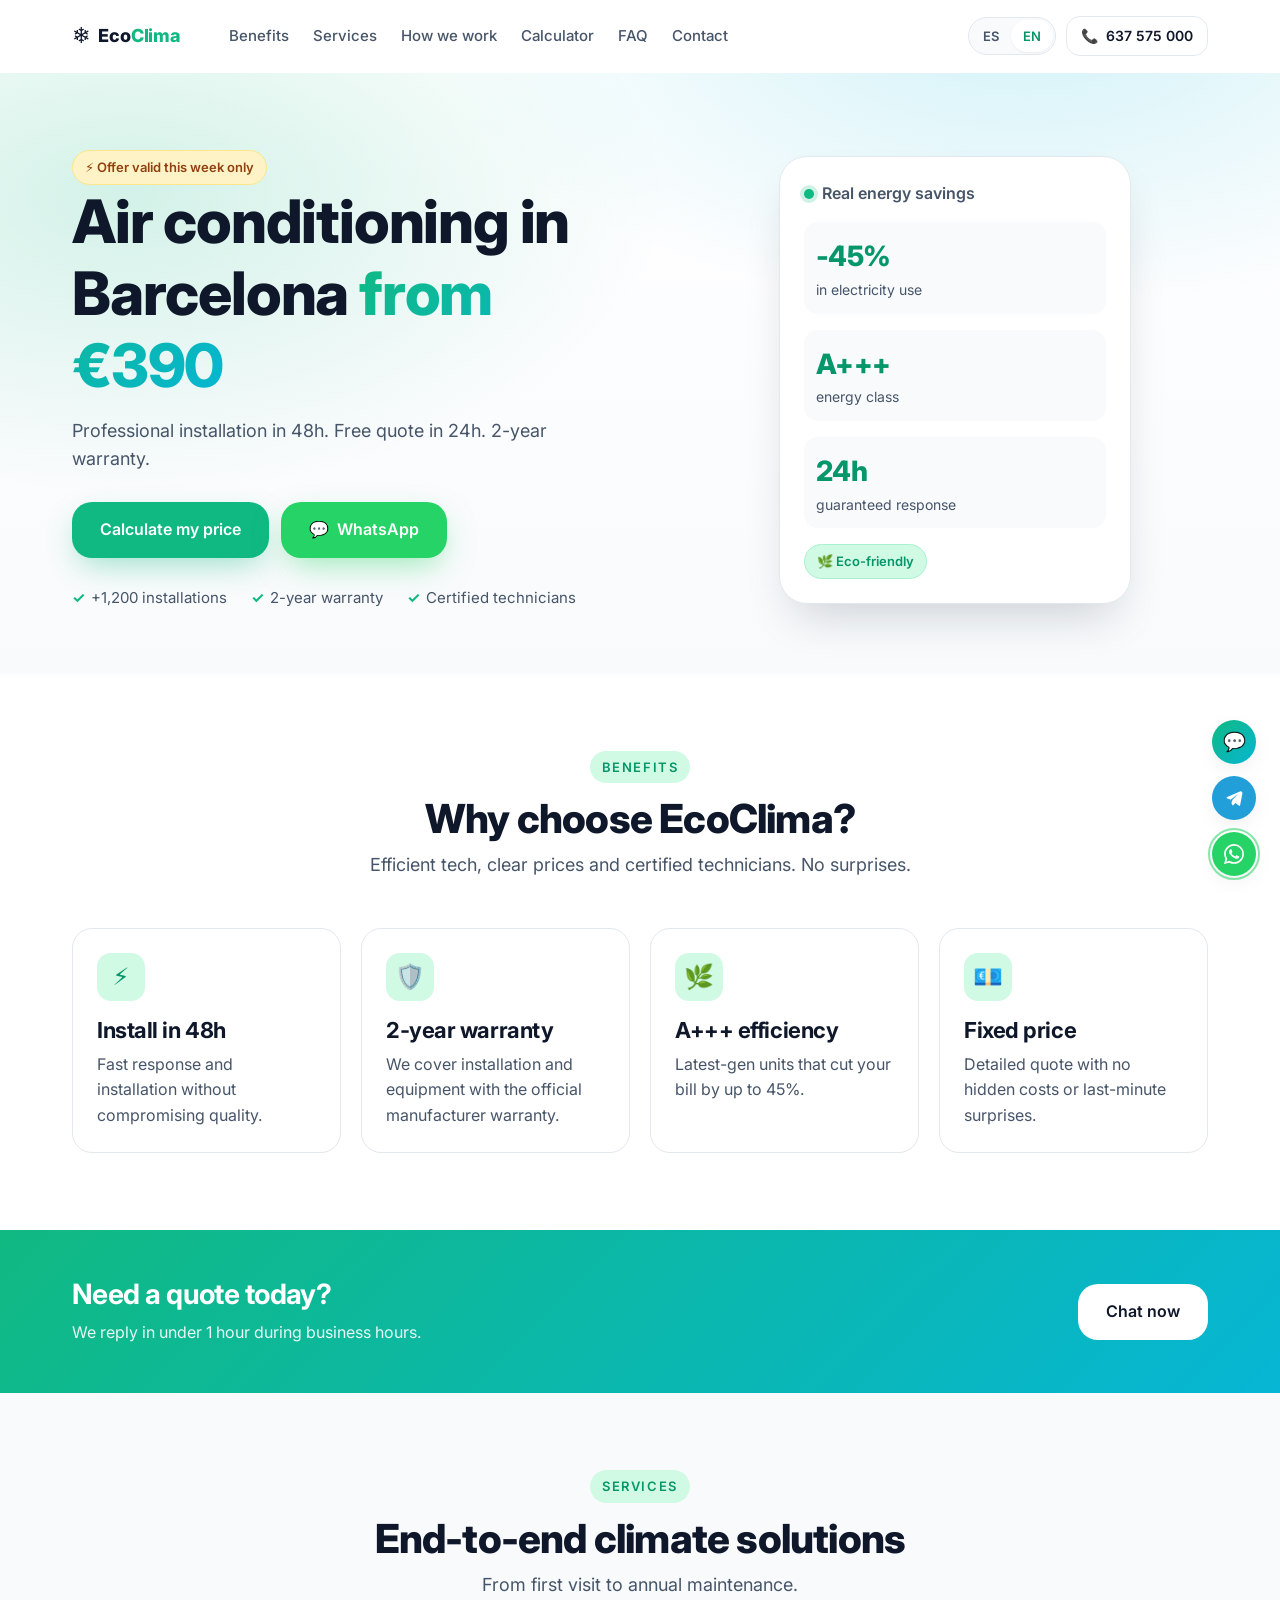
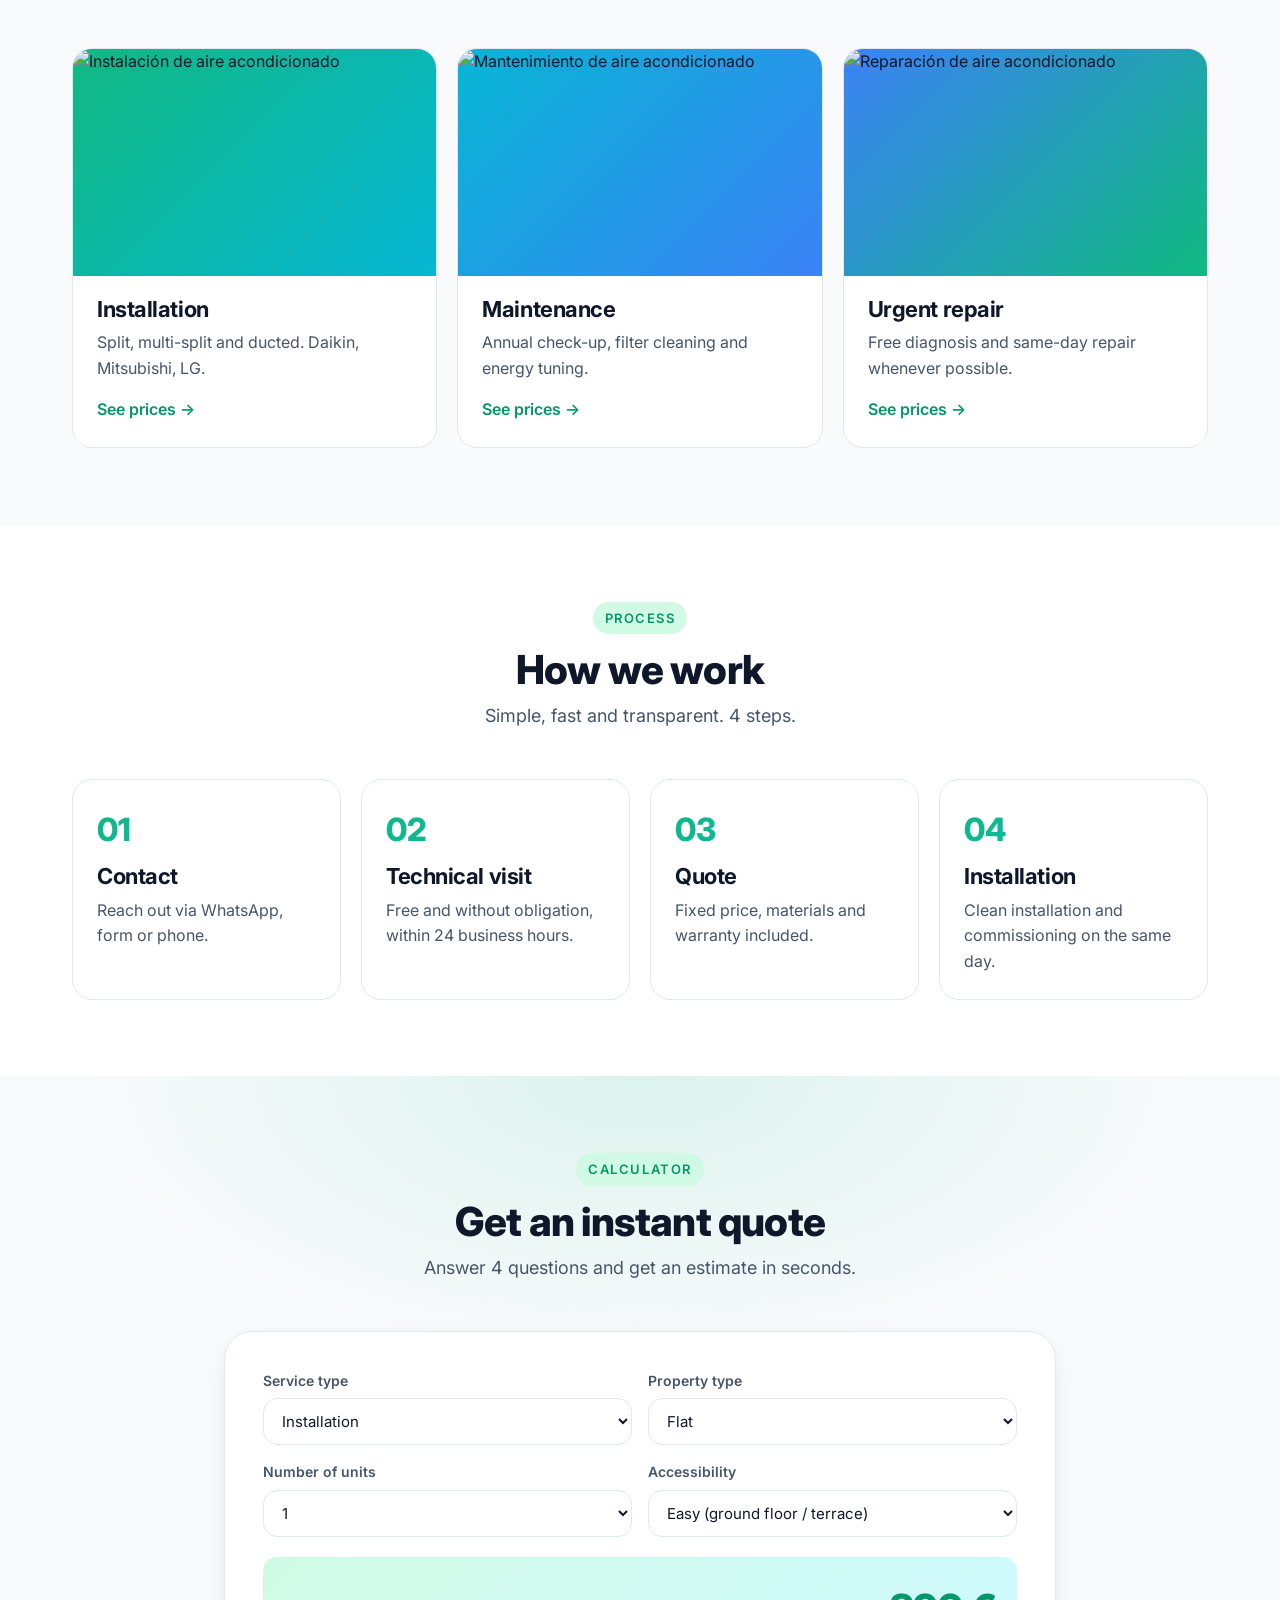
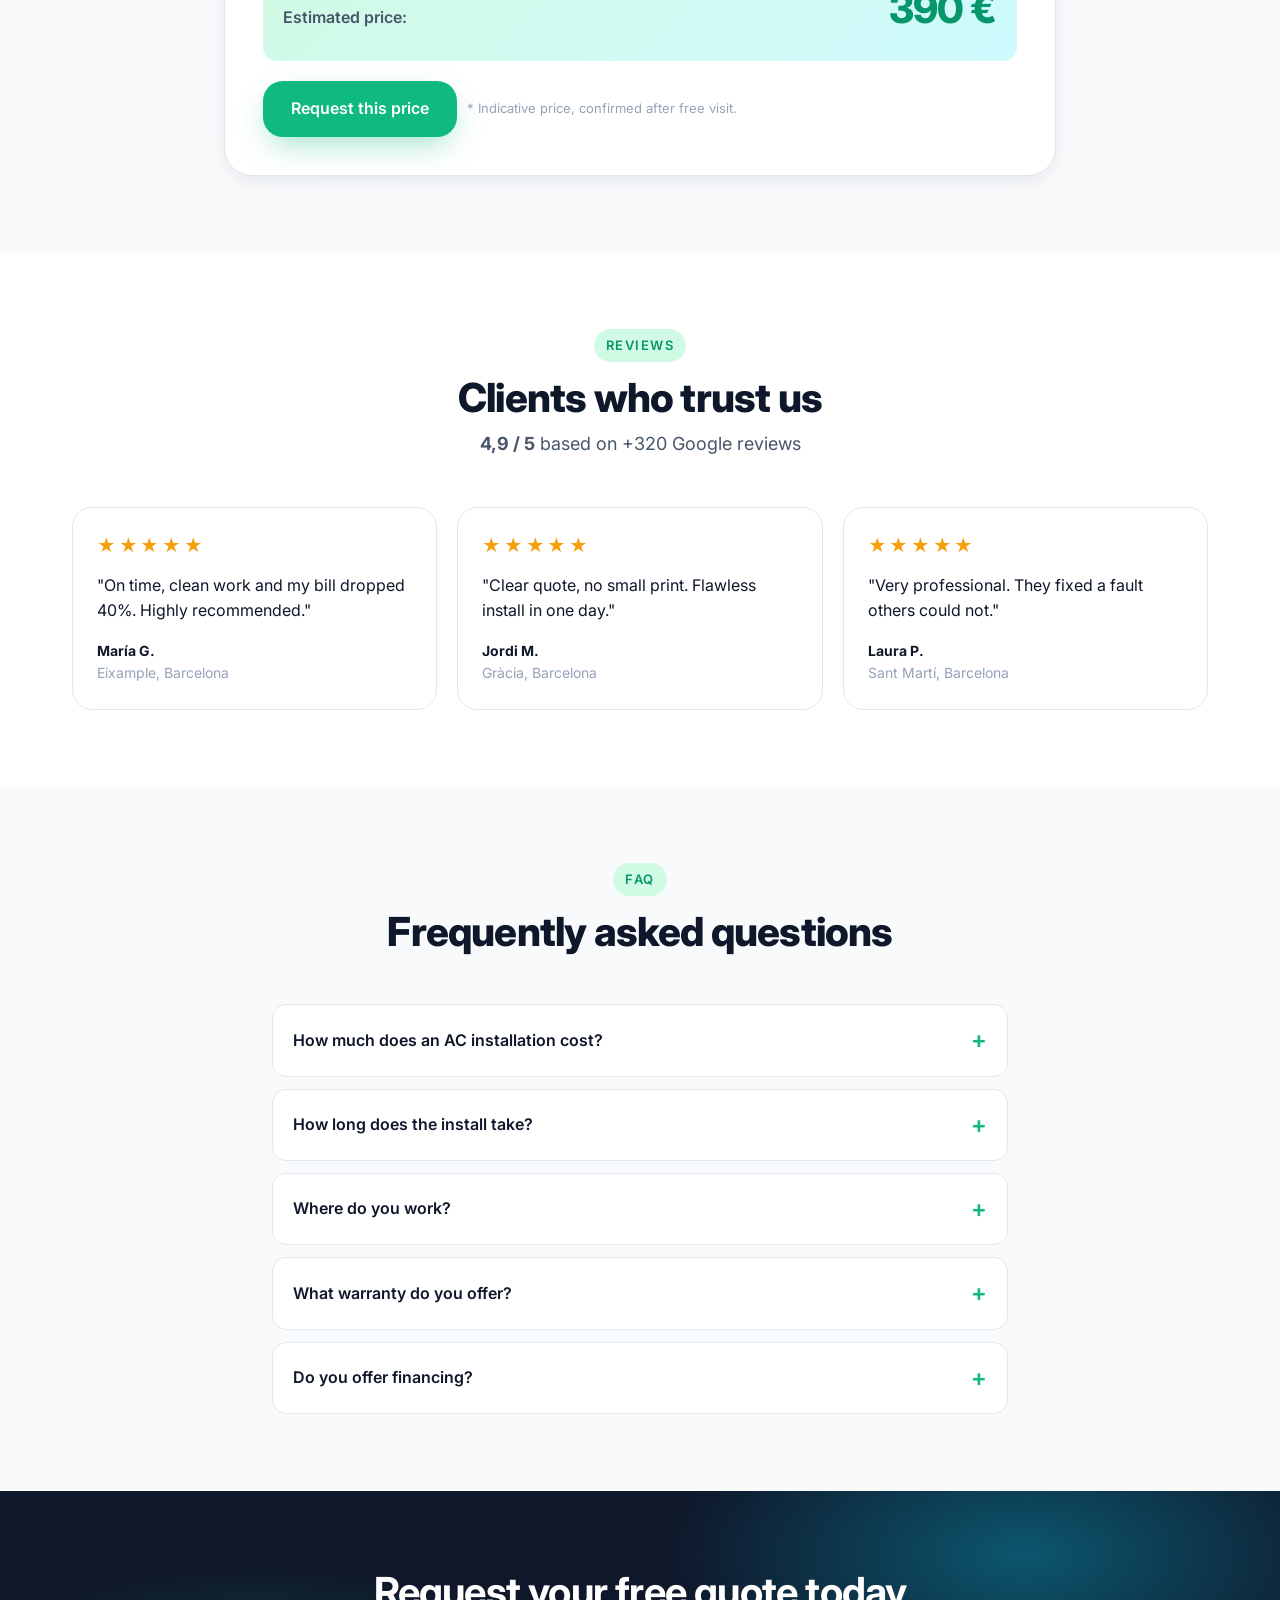
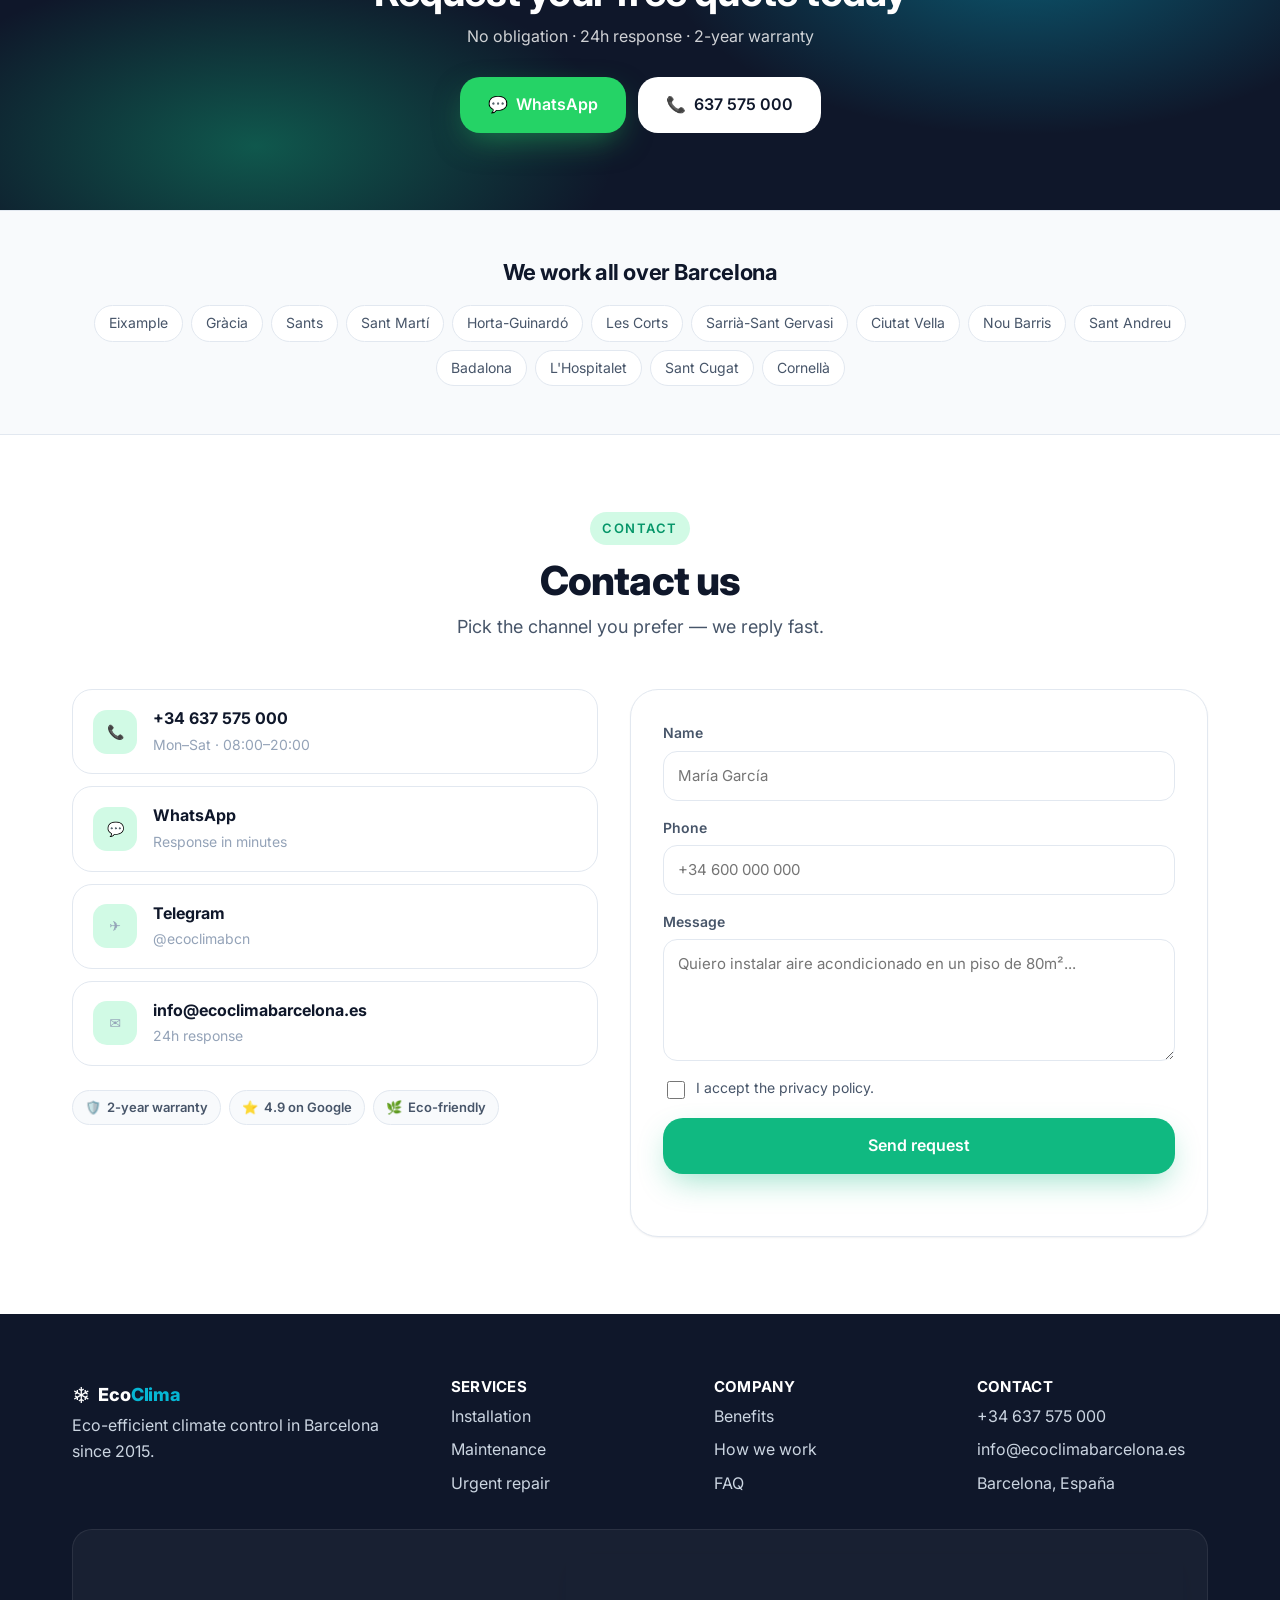
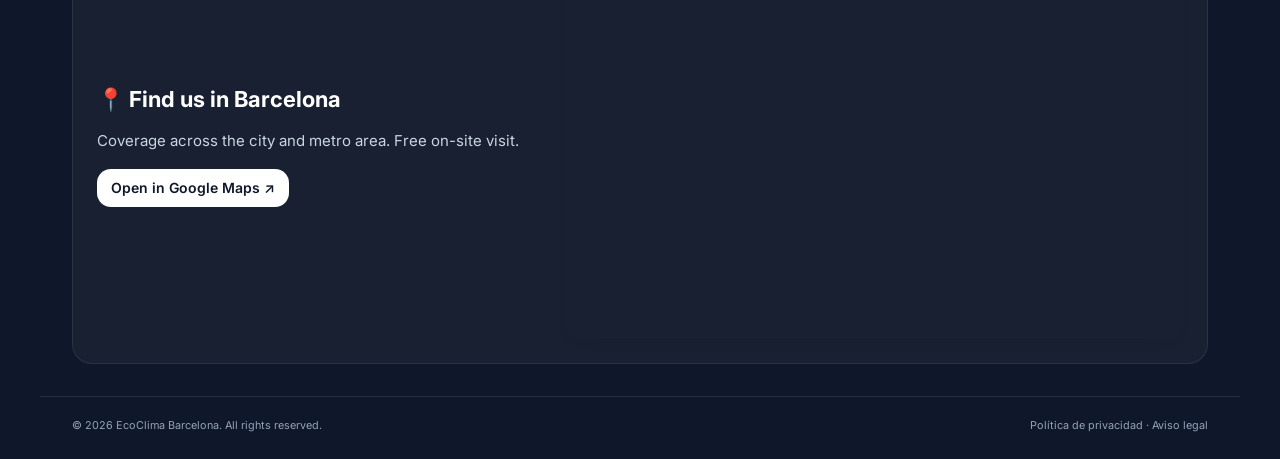
==== index.html @ 209db216 "update site" ====
<!DOCTYPE html>
<html lang="es" data-lang="es" data-ab="A">
<head>
  <meta charset="UTF-8" />
  <meta name="viewport" content="width=device-width, initial-scale=1.0, viewport-fit=cover" />
  <meta name="theme-color" content="#10b981" />

  <!-- SEO -->
  <title data-i18n="meta.title">EcoClima Barcelona | Instalación y mantenimiento de aire acondicionado</title>
  <meta name="description" data-i18n="meta.description" content="Instalación, reparación y mantenimiento de aire acondicionado en Barcelona. Presupuesto gratis en 24h. Eficiencia energética y garantía 2 años." />
  <meta name="keywords" content="aire acondicionado Barcelona, instalación AC, mantenimiento, climatización, EcoClima" />
  <meta name="robots" content="index, follow" />
  <link rel="canonical" href="https://ecoclimabarcelona.es/" />

  <!-- Open Graph -->
  <meta property="og:type" content="website" />
  <meta property="og:title" content="EcoClima Barcelona | Aire Acondicionado Eco-Eficiente" />
  <meta property="og:description" content="Instalación y mantenimiento profesional de climatización en Barcelona. Presupuesto en 24h." />
  <meta property="og:image" content="og-cover.jpg" />
  <meta property="og:url" content="https://ecoclimabarcelona.es/" />
  <meta property="og:locale" content="es_ES" />
  <meta property="og:locale:alternate" content="en_US" />

  <!-- Twitter -->
  <meta name="twitter:card" content="summary_large_image" />
  <meta name="twitter:title" content="EcoClima Barcelona" />
  <meta name="twitter:description" content="Instalación y mantenimiento de aire acondicionado en Barcelona." />
  <meta name="twitter:image" content="og-cover.jpg" />

  <!-- Fonts -->
  <link rel="preconnect" href="https://fonts.googleapis.com" />
  <link rel="preconnect" href="https://fonts.gstatic.com" crossorigin />
  <link href="https://fonts.googleapis.com/css2?family=Inter:wght@400;500;600;700;800&display=swap" rel="stylesheet" />

  <!-- Styles -->
  <link rel="stylesheet" href="styles.css" />

  <!-- Favicon -->
  <link rel="icon" type="image/svg+xml" href="data:image/svg+xml,%3Csvg xmlns='http://www.w3.org/2000/svg' viewBox='0 0 100 100'%3E%3Ctext y='.9em' font-size='90'%3E❄️%3C/text%3E%3C/svg%3E" />

  <!-- Google Analytics 4 (reemplaza G-XXXXXXX por tu ID real) -->
  <script async src="https://www.googletagmanager.com/gtag/js?id=G-XXXXXXX"></script>
  <script>
    window.dataLayer = window.dataLayer || [];
    function gtag(){dataLayer.push(arguments);}
    gtag('js', new Date());
    gtag('config', 'G-XXXXXXX');
    // Google Ads (reemplaza AW-XXXXXXX por tu ID real)
    gtag('config', 'AW-XXXXXXX');
  </script>

  <!-- JSON-LD LocalBusiness -->
  <script type="application/ld+json">
  {
    "@context": "https://schema.org",
    "@type": "HVACBusiness",
    "name": "EcoClima Barcelona",
    "image": "https://ecoclimabarcelona.es/og-cover.jpg",
    "telephone": "+34637575000",
    "priceRange": "€€",
    "address": {
      "@type": "PostalAddress",
      "streetAddress": "Carrer Exemple 123",
      "addressLocality": "Barcelona",
      "postalCode": "08001",
      "addressCountry": "ES"
    },
    "areaServed": "Barcelona",
    "openingHours": "Mo-Sa 08:00-20:00"
  }
  </script>
</head>
<body>
  <!-- ========== HEADER (sticky) ========== -->
  <header class="header" id="header">
    <div class="container header__inner">
      <a href="#" class="logo" aria-label="EcoClima Barcelona">
        <span class="logo__icon" aria-hidden="true">❄️</span>
        <span class="logo__text">Eco<span>Clima</span></span>
      </a>

      <nav class="nav" id="nav" aria-label="Main navigation">
        <a href="#ventajas" data-i18n="nav.benefits">Ventajas</a>
        <a href="#servicios" data-i18n="nav.services">Servicios</a>
        <a href="#proceso" data-i18n="nav.process">Cómo trabajamos</a>
        <a href="#calculadora" data-i18n="nav.calculator">Calculadora</a>
        <a href="#faq" data-i18n="nav.faq">FAQ</a>
        <a href="#contacto" data-i18n="nav.contact">Contacto</a>
      </nav>

      <div class="header__actions">
        <div class="lang-switch" role="group" aria-label="Language switcher">
          <button type="button" class="lang-btn is-active" data-lang="es" aria-pressed="true">ES</button>
          <button type="button" class="lang-btn" data-lang="en" aria-pressed="false">EN</button>
        </div>
        <a href="tel:+34637575000" class="btn btn--ghost btn--sm js-phone" data-i18n="header.call">
          <span aria-hidden="true">📞</span> 637 575 000
        </a>
        <button class="burger" id="burger" aria-label="Open menu" aria-expanded="false">
          <span></span><span></span><span></span>
        </button>
      </div>
    </div>
  </header>

  <main>
    <!-- ========== 1. HERO ========== -->
    <section class="hero" id="hero">
      <div class="hero__bg" aria-hidden="true"></div>
      <div class="container hero__inner">
        <div class="hero__content reveal">
          <span class="badge badge--accent" data-i18n="hero.badge">⚡ Oferta válida solo esta semana</span>
          <h1 class="hero__title" data-i18n="hero.title">
            Aire acondicionado en Barcelona <span class="text-gradient">desde 390€</span>
          </h1>
          <p class="hero__subtitle" data-i18n="hero.subtitle">
            Instalación profesional en 48h. Presupuesto gratis en 24h. Garantía oficial 2 años.
          </p>

          <div class="hero__ctas">
            <a href="#calculadora" class="btn btn--primary btn--lg" data-i18n="hero.cta1">
              Calcular mi precio
            </a>
            <a href="https://wa.me/34637575000?text=Hola,%20quiero%20presupuesto" target="_blank" rel="noopener" class="btn btn--whatsapp btn--lg js-whatsapp" data-i18n="hero.cta2">
              <span aria-hidden="true">💬</span> WhatsApp
            </a>
          </div>

          <ul class="hero__trust">
            <li><span aria-hidden="true">✓</span> <span data-i18n="hero.trust1">+1.200 instalaciones</span></li>
            <li><span aria-hidden="true">✓</span> <span data-i18n="hero.trust2">Garantía 2 años</span></li>
            <li><span aria-hidden="true">✓</span> <span data-i18n="hero.trust3">Técnicos certificados</span></li>
          </ul>
        </div>

        <div class="hero__visual reveal">
          <div class="hero__card">
            <div class="hero__card-head">
              <span class="dot dot--green"></span>
              <span data-i18n="hero.card.title">Ahorro energético real</span>
            </div>
            <div class="hero__card-body">
              <div class="hero__stat"><strong>-45%</strong><span data-i18n="hero.card.stat1">en consumo eléctrico</span></div>
              <div class="hero__stat"><strong>A+++</strong><span data-i18n="hero.card.stat2">clase energética</span></div>
              <div class="hero__stat"><strong>24h</strong><span data-i18n="hero.card.stat3">respuesta garantizada</span></div>
            </div>
            <div class="hero__card-foot">
              <span class="badge badge--eco" data-i18n="hero.card.eco">🌿 Eco-friendly</span>
            </div>
          </div>
        </div>
      </div>
    </section>

    <!-- ========== 2. VENTAJAS ========== -->
    <section class="section" id="ventajas">
      <div class="container">
        <header class="section__head reveal">
          <span class="eyebrow" data-i18n="ventajas.eyebrow">Ventajas</span>
          <h2 class="section__title" data-i18n="ventajas.title">¿Por qué elegir EcoClima?</h2>
          <p class="section__lead" data-i18n="ventajas.lead">Tecnología eficiente, precios claros y técnicos oficiales. Sin sorpresas.</p>
        </header>

        <div class="grid grid--4">
          <article class="card reveal">
            <div class="card__icon">⚡</div>
            <h3 data-i18n="ventajas.1.title">Instalación en 48h</h3>
            <p data-i18n="ventajas.1.text">Respuesta y montaje rápidos sin comprometer la calidad del trabajo.</p>
          </article>
          <article class="card reveal">
            <div class="card__icon">🛡️</div>
            <h3 data-i18n="ventajas.2.title">Garantía 2 años</h3>
            <p data-i18n="ventajas.2.text">Cubrimos instalación y equipo con garantía oficial del fabricante.</p>
          </article>
          <article class="card reveal">
            <div class="card__icon">🌿</div>
            <h3 data-i18n="ventajas.3.title">Eficiencia A+++</h3>
            <p data-i18n="ventajas.3.text">Equipos de última generación que reducen tu factura hasta un 45%.</p>
          </article>
          <article class="card reveal">
            <div class="card__icon">💶</div>
            <h3 data-i18n="ventajas.4.title">Precio cerrado</h3>
            <p data-i18n="ventajas.4.text">Presupuesto detallado, sin costes ocultos ni sorpresas al final.</p>
          </article>
        </div>
      </div>
    </section>

    <!-- CTA banner -->
    <section class="cta-banner reveal">
      <div class="container cta-banner__inner">
        <div>
          <h3 data-i18n="cta1.title">¿Necesitas presupuesto hoy?</h3>
          <p data-i18n="cta1.text">Respondemos en menos de 1 hora en horario laboral.</p>
        </div>
        <a href="https://wa.me/34637575000?text=Hola,%20quiero%20presupuesto" target="_blank" rel="noopener" class="btn btn--light btn--lg js-whatsapp" data-i18n="cta1.btn">
          Hablar ahora
        </a>
      </div>
    </section>

    <!-- ========== 3. SERVICIOS ========== -->
    <section class="section section--alt" id="servicios">
      <div class="container">
        <header class="section__head reveal">
          <span class="eyebrow" data-i18n="servicios.eyebrow">Servicios</span>
          <h2 class="section__title" data-i18n="servicios.title">Soluciones completas de climatización</h2>
          <p class="section__lead" data-i18n="servicios.lead">Desde la primera visita hasta el mantenimiento anual.</p>
        </header>

        <div class="grid grid--3">
          <article class="service reveal">
            <img src="service-install.jpg" alt="Instalación de aire acondicionado" loading="lazy" width="640" height="420" onerror="this.style.background='linear-gradient(135deg,#10b981,#06b6d4)';this.removeAttribute('src')" />
            <div class="service__body">
              <h3 data-i18n="servicios.1.title">Instalación</h3>
              <p data-i18n="servicios.1.text">Split, multi-split y conductos. Equipos Daikin, Mitsubishi, LG.</p>
              <a href="#calculadora" class="link" data-i18n="servicios.more">Ver precios →</a>
            </div>
          </article>

          <article class="service reveal">
            <img src="service-maintenance.jpg" alt="Mantenimiento de aire acondicionado" loading="lazy" width="640" height="420" onerror="this.style.background='linear-gradient(135deg,#06b6d4,#3b82f6)';this.removeAttribute('src')" />
            <div class="service__body">
              <h3 data-i18n="servicios.2.title">Mantenimiento</h3>
              <p data-i18n="servicios.2.text">Revisión anual, limpieza de filtros y optimización energética.</p>
              <a href="#calculadora" class="link" data-i18n="servicios.more">Ver precios →</a>
            </div>
          </article>

          <article class="service reveal">
            <img src="service-repair.jpg" alt="Reparación de aire acondicionado" loading="lazy" width="640" height="420" onerror="this.style.background='linear-gradient(135deg,#3b82f6,#10b981)';this.removeAttribute('src')" />
            <div class="service__body">
              <h3 data-i18n="servicios.3.title">Reparación urgente</h3>
              <p data-i18n="servicios.3.text">Diagnóstico gratuito y reparación en el día siempre que sea posible.</p>
              <a href="#calculadora" class="link" data-i18n="servicios.more">Ver precios →</a>
            </div>
          </article>
        </div>
      </div>
    </section>

    <!-- ========== 4. CÓMO TRABAJAMOS ========== -->
    <section class="section" id="proceso">
      <div class="container">
        <header class="section__head reveal">
          <span class="eyebrow" data-i18n="proceso.eyebrow">Proceso</span>
          <h2 class="section__title" data-i18n="proceso.title">Cómo trabajamos</h2>
          <p class="section__lead" data-i18n="proceso.lead">Simple, rápido y transparente. 4 pasos.</p>
        </header>

        <ol class="steps">
          <li class="step reveal">
            <span class="step__num">01</span>
            <h3 data-i18n="proceso.1.title">Contacto</h3>
            <p data-i18n="proceso.1.text">Nos escribes por WhatsApp, formulario o teléfono.</p>
          </li>
          <li class="step reveal">
            <span class="step__num">02</span>
            <h3 data-i18n="proceso.2.title">Visita técnica</h3>
            <p data-i18n="proceso.2.text">Gratis y sin compromiso en 24h hábiles.</p>
          </li>
          <li class="step reveal">
            <span class="step__num">03</span>
            <h3 data-i18n="proceso.3.title">Presupuesto</h3>
            <p data-i18n="proceso.3.text">Precio cerrado, con materiales y garantía incluidos.</p>
          </li>
          <li class="step reveal">
            <span class="step__num">04</span>
            <h3 data-i18n="proceso.4.title">Instalación</h3>
            <p data-i18n="proceso.4.text">Montaje limpio y puesta en marcha en el mismo día.</p>
          </li>
        </ol>
      </div>
    </section>

    <!-- ========== 5. CALCULADORA ========== -->
    <section class="section section--gradient" id="calculadora">
      <div class="container">
        <header class="section__head reveal">
          <span class="eyebrow" data-i18n="calc.eyebrow">Calculadora</span>
          <h2 class="section__title" data-i18n="calc.title">Calcula tu presupuesto al instante</h2>
          <p class="section__lead" data-i18n="calc.lead">Responde 4 preguntas y recibe un precio estimado en segundos.</p>
        </header>

        <form class="calculator reveal" id="calculator" novalidate>
          <div class="calculator__grid">
            <div class="form-field">
              <label for="tipo_servicio" data-i18n="calc.service">Tipo de servicio</label>
              <select id="tipo_servicio" name="tipo_servicio" required>
                <option value="instalacion" data-i18n="calc.service.install">Instalación</option>
                <option value="mantenimiento" data-i18n="calc.service.maintenance">Mantenimiento</option>
                <option value="reparacion" data-i18n="calc.service.repair">Reparación</option>
              </select>
            </div>

            <div class="form-field">
              <label for="tipo_vivienda" data-i18n="calc.housing">Tipo de vivienda</label>
              <select id="tipo_vivienda" name="tipo_vivienda" required>
                <option value="piso" data-i18n="calc.housing.flat">Piso</option>
                <option value="atico" data-i18n="calc.housing.penthouse">Ático</option>
                <option value="casa" data-i18n="calc.housing.house">Casa / chalet</option>
                <option value="local" data-i18n="calc.housing.business">Local comercial</option>
              </select>
            </div>

            <div class="form-field">
              <label for="equipos" data-i18n="calc.units">Número de equipos</label>
              <select id="equipos" name="equipos" required>
                <option value="1">1</option>
                <option value="2">2</option>
                <option value="3">3</option>
                <option value="4">4</option>
                <option value="5">5+</option>
              </select>
            </div>

            <div class="form-field">
              <label for="accesibilidad" data-i18n="calc.access">Accesibilidad</label>
              <select id="accesibilidad" name="accesibilidad" required>
                <option value="facil" data-i18n="calc.access.easy">Fácil (planta baja / terraza)</option>
                <option value="media" data-i18n="calc.access.medium">Media (balcón / patio)</option>
                <option value="dificil" data-i18n="calc.access.hard">Difícil (fachada / andamio)</option>
              </select>
            </div>
          </div>

          <div class="calculator__result" id="calculatorResult" aria-live="polite">
            <span class="calculator__result-label" data-i18n="calc.result">Precio estimado:</span>
            <span class="calculator__result-value" id="priceValue">— €</span>
          </div>

          <div class="calculator__actions">
            <button type="button" class="btn btn--primary btn--lg" id="requestPrice" data-i18n="calc.request">
              Solicitar este precio
            </button>
            <span class="calculator__note" data-i18n="calc.note">* Precio orientativo, confirmado tras visita gratuita.</span>
          </div>
        </form>
      </div>
    </section>

    <!-- ========== 6. TESTIMONIOS ========== -->
    <section class="section" id="testimonios">
      <div class="container">
        <header class="section__head reveal">
          <span class="eyebrow" data-i18n="test.eyebrow">Opiniones</span>
          <h2 class="section__title" data-i18n="test.title">Clientes que ya confían en nosotros</h2>
          <p class="section__lead"><strong>4,9 / 5</strong> <span data-i18n="test.lead">basado en +320 reseñas en Google</span></p>
        </header>

        <div class="grid grid--3">
          <article class="testimonial reveal">
            <div class="stars" aria-label="5 estrellas">★★★★★</div>
            <p data-i18n="test.1.text">"Llegaron a la hora, trabajaron limpio y me ahorran un 40% en la factura. Recomendados 100%."</p>
            <footer>
              <strong>María G.</strong>
              <span>Eixample, Barcelona</span>
            </footer>
          </article>
          <article class="testimonial reveal">
            <div class="stars" aria-label="5 estrellas">★★★★★</div>
            <p data-i18n="test.2.text">"Presupuesto claro, sin letra pequeña. Instalación impecable en un día."</p>
            <footer>
              <strong>Jordi M.</strong>
              <span>Gràcia, Barcelona</span>
            </footer>
          </article>
          <article class="testimonial reveal">
            <div class="stars" aria-label="5 estrellas">★★★★★</div>
            <p data-i18n="test.3.text">"Muy profesionales. Resolvieron una avería que otros no supieron arreglar."</p>
            <footer>
              <strong>Laura P.</strong>
              <span>Sant Martí, Barcelona</span>
            </footer>
          </article>
        </div>
      </div>
    </section>

    <!-- ========== 7. FAQ ========== -->
    <section class="section section--alt" id="faq">
      <div class="container container--narrow">
        <header class="section__head reveal">
          <span class="eyebrow" data-i18n="faq.eyebrow">FAQ</span>
          <h2 class="section__title" data-i18n="faq.title">Preguntas frecuentes</h2>
        </header>

        <div class="faq">
          <details class="faq__item reveal">
            <summary data-i18n="faq.1.q">¿Cuánto cuesta una instalación de aire acondicionado?</summary>
            <p data-i18n="faq.1.a">Desde 390€ para un split 1x1 incluyendo materiales estándar. Usa la calculadora para un precio personalizado.</p>
          </details>
          <details class="faq__item reveal">
            <summary data-i18n="faq.2.q">¿Cuánto tarda la instalación?</summary>
            <p data-i18n="faq.2.a">Entre 3 y 6 horas para un equipo estándar. Casos complejos se programan con antelación.</p>
          </details>
          <details class="faq__item reveal">
            <summary data-i18n="faq.3.q">¿Dónde trabajáis?</summary>
            <p data-i18n="faq.3.a">En toda Barcelona ciudad y área metropolitana: Badalona, L'Hospitalet, Sant Cugat, Cornellà y más.</p>
          </details>
          <details class="faq__item reveal">
            <summary data-i18n="faq.4.q">¿Qué garantía ofrecéis?</summary>
            <p data-i18n="faq.4.a">2 años de garantía en instalación y la garantía oficial del fabricante del equipo.</p>
          </details>
          <details class="faq__item reveal">
            <summary data-i18n="faq.5.q">¿Aceptáis pago fraccionado?</summary>
            <p data-i18n="faq.5.a">Sí, financiación hasta 24 meses sin intereses con aprobación previa.</p>
          </details>
        </div>
      </div>
    </section>

    <!-- ========== 8. CTA FINAL ========== -->
    <section class="cta-final reveal" id="cta">
      <div class="container cta-final__inner">
        <h2 data-i18n="ctaFinal.title">Solicita tu presupuesto gratis hoy</h2>
        <p data-i18n="ctaFinal.text">Sin compromiso · Respuesta en 24h · Garantía 2 años</p>
        <div class="cta-final__btns">
          <a href="https://wa.me/34637575000?text=Hola,%20quiero%20presupuesto" target="_blank" rel="noopener" class="btn btn--whatsapp btn--lg js-whatsapp">
            <span aria-hidden="true">💬</span> WhatsApp
          </a>
          <a href="tel:+34637575000" class="btn btn--light btn--lg js-phone">
            <span aria-hidden="true">📞</span> 637 575 000
          </a>
        </div>
      </div>
    </section>

    <!-- Trabajamos en toda Barcelona -->
    <section class="areas reveal">
      <div class="container">
        <h3 data-i18n="areas.title">Trabajamos en toda Barcelona</h3>
        <ul class="areas__list">
          <li>Eixample</li><li>Gràcia</li><li>Sants</li><li>Sant Martí</li>
          <li>Horta-Guinardó</li><li>Les Corts</li><li>Sarrià-Sant Gervasi</li>
          <li>Ciutat Vella</li><li>Nou Barris</li><li>Sant Andreu</li>
          <li>Badalona</li><li>L'Hospitalet</li><li>Sant Cugat</li><li>Cornellà</li>
        </ul>
      </div>
    </section>

    <!-- ========== 9. CONTACTO ========== -->
    <section class="section" id="contacto">
      <div class="container">
        <header class="section__head reveal">
          <span class="eyebrow" data-i18n="contacto.eyebrow">Contacto</span>
          <h2 class="section__title" data-i18n="contacto.title">Contáctanos</h2>
          <p class="section__lead" data-i18n="contacto.lead">Elige el canal que prefieras, respondemos enseguida.</p>
        </header>

        <div class="contact">
          <div class="contact__info reveal">
            <a href="tel:+34637575000" class="contact__item js-phone">
              <span class="contact__icon">📞</span>
              <div><strong>+34 637 575 000</strong><span data-i18n="contacto.phone">Lun–Sáb · 08:00–20:00</span></div>
            </a>
            <a href="https://wa.me/34637575000?text=Hola,%20quiero%20presupuesto" target="_blank" rel="noopener" class="contact__item js-whatsapp">
              <span class="contact__icon">💬</span>
              <div><strong>WhatsApp</strong><span data-i18n="contacto.wa">Respuesta en minutos</span></div>
            </a>
            <a href="https://t.me/ecoclimabcn" target="_blank" rel="noopener" class="contact__item">
              <span class="contact__icon">✈️</span>
              <div><strong>Telegram</strong><span>@ecoclimabcn</span></div>
            </a>
            <a href="mailto:info@ecoclimabarcelona.es" class="contact__item">
              <span class="contact__icon">✉️</span>
              <div><strong>info@ecoclimabarcelona.es</strong><span data-i18n="contacto.mail">Respuesta en 24h</span></div>
            </a>

            <div class="trust-badges">
              <span class="badge">🛡️ <span data-i18n="trust.guarantee">Garantía 2 años</span></span>
              <span class="badge">⭐ <span data-i18n="trust.rating">4,9 en Google</span></span>
              <span class="badge">🌿 <span data-i18n="trust.eco">Eco-friendly</span></span>
            </div>
          </div>

          <form class="contact__form reveal" id="contactForm" novalidate>
            <div class="form-field">
              <label for="name" data-i18n="form.name">Nombre</label>
              <input type="text" id="name" name="name" required autocomplete="name" placeholder="María García" />
            </div>
            <div class="form-field">
              <label for="phone" data-i18n="form.phone">Teléfono</label>
              <input type="tel" id="phone" name="phone" required autocomplete="tel" placeholder="+34 600 000 000" pattern="^[+]?[0-9\s]{9,15}$" />
            </div>
            <div class="form-field">
              <label for="message" data-i18n="form.message">Mensaje</label>
              <textarea id="message" name="message" rows="4" placeholder="Quiero instalar aire acondicionado en un piso de 80m²..."></textarea>
            </div>
            <div class="form-field form-field--consent">
              <label>
                <input type="checkbox" id="consent" required />
                <span data-i18n="form.consent">Acepto la política de privacidad.</span>
              </label>
            </div>
            <button type="submit" class="btn btn--primary btn--lg btn--block" data-i18n="form.submit">
              Enviar solicitud
            </button>
            <p class="form-status" id="formStatus" role="status" aria-live="polite"></p>
          </form>
        </div>
      </div>
    </section>
  </main>

  <!-- ========== FOOTER ========== -->
  <footer class="footer">
    <div class="container footer__grid">
      <div>
        <a href="#" class="logo logo--light">
          <span class="logo__icon">❄️</span>
          <span class="logo__text">Eco<span>Clima</span></span>
        </a>
        <p data-i18n="footer.tagline">Climatización eco-eficiente en Barcelona desde 2015.</p>
      </div>
      <div>
        <h4 data-i18n="footer.services">Servicios</h4>
        <ul>
          <li><a href="#servicios" data-i18n="servicios.1.title">Instalación</a></li>
          <li><a href="#servicios" data-i18n="servicios.2.title">Mantenimiento</a></li>
          <li><a href="#servicios" data-i18n="servicios.3.title">Reparación urgente</a></li>
        </ul>
      </div>
      <div>
        <h4 data-i18n="footer.company">Empresa</h4>
        <ul>
          <li><a href="#ventajas" data-i18n="nav.benefits">Ventajas</a></li>
          <li><a href="#proceso" data-i18n="nav.process">Cómo trabajamos</a></li>
          <li><a href="#faq" data-i18n="nav.faq">FAQ</a></li>
        </ul>
      </div>
      <div>
        <h4 data-i18n="footer.contact">Contacto</h4>
        <ul>
          <li><a href="tel:+34637575000" class="js-phone">+34 637 575 000</a></li>
          <li><a href="mailto:info@ecoclimabarcelona.es">info@ecoclimabarcelona.es</a></li>
          <li>Barcelona, España</li>
        </ul>
      </div>
    </div>

    <!-- Google Map -->
    <div class="container">
      <div class="footer__map">
        <div class="footer__map-info">
          <h4 data-i18n="footer.map.title">📍 Nos encontramos en Barcelona</h4>
          <p data-i18n="footer.map.text">Cobertura en toda la ciudad y área metropolitana. Visita gratuita a domicilio.</p>
          <a href="https://www.google.com/maps/search/?api=1&query=Barcelona,Espa%C3%B1a"
             target="_blank" rel="noopener"
             class="btn btn--light btn--sm"
             data-i18n="footer.map.cta">
            Abrir en Google Maps ↗
          </a>
        </div>
        <div class="footer__map-frame">
          <iframe
            src="https://www.google.com/maps?q=Barcelona,Espa%C3%B1a&output=embed&hl=es&z=12"
            width="100%"
            height="100%"
            style="border:0"
            loading="lazy"
            referrerpolicy="no-referrer-when-downgrade"
            title="Ubicación EcoClima Barcelona en Google Maps"
            allowfullscreen></iframe>
        </div>
      </div>
    </div>

    <div class="container footer__bottom">
      <small>© <span id="year"></span> EcoClima Barcelona. <span data-i18n="footer.rights">Todos los derechos reservados.</span></small>
      <small><a href="#">Política de privacidad</a> · <a href="#">Aviso legal</a></small>
    </div>
  </footer>

  <!-- ========== FLOATING CONTACT STACK (chatbot → telegram → whatsapp) ========== -->
  <div class="fab-stack" aria-label="Quick contact">
    <!-- Chatbot (top) -->
    <div class="chatbot" id="chatbot" aria-live="polite">
      <button class="fab fab--bot" id="chatbotToggle" aria-expanded="false" aria-controls="chatbotWindow" aria-label="Open chat">
        <span aria-hidden="true">💬</span>
      </button>
    </div>

    <!-- Telegram (middle) -->
    <a href="https://t.me/ecoclimabcn" target="_blank" rel="noopener" class="fab fab--tg js-telegram" aria-label="Telegram">
      <svg xmlns="http://www.w3.org/2000/svg" viewBox="0 0 24 24" width="18" height="18" aria-hidden="true" focusable="false">
        <path fill="currentColor" d="M21.94 3.32a1.2 1.2 0 0 0-1.23-.19L2.9 10.57a1.2 1.2 0 0 0 .07 2.24l4.08 1.35 2.24 6.63a1.2 1.2 0 0 0 2.01.45l2.5-2.63 4.52 3.32a1.2 1.2 0 0 0 1.88-.72l3.08-15.69a1.2 1.2 0 0 0-.44-1.2ZM9.78 14.5l-.92 4.23-1.5-4.45 9.9-7.7-7.48 7.92Z"/>
      </svg>
    </a>

    <!-- WhatsApp (bottom) -->
    <a href="https://wa.me/34637575000?text=Hola,%20quiero%20presupuesto" target="_blank" rel="noopener" class="fab fab--wa js-whatsapp" aria-label="WhatsApp">
      <svg xmlns="http://www.w3.org/2000/svg" viewBox="0 0 24 24" width="20" height="20" aria-hidden="true" focusable="false">
        <path fill="currentColor" d="M17.47 14.38c-.3-.15-1.76-.87-2.03-.97-.27-.1-.47-.15-.67.15s-.77.97-.94 1.17c-.17.2-.35.22-.65.07-.3-.15-1.25-.46-2.38-1.47-.88-.78-1.47-1.75-1.65-2.05-.17-.3-.02-.47.13-.62.13-.13.3-.35.45-.52.15-.17.2-.3.3-.5.1-.2.05-.37-.02-.52-.08-.15-.67-1.62-.92-2.22-.24-.58-.49-.5-.67-.5h-.57c-.2 0-.52.07-.8.37-.27.3-1.05 1.02-1.05 2.5s1.08 2.9 1.23 3.1c.15.2 2.12 3.24 5.15 4.55.72.31 1.28.5 1.72.64.72.23 1.37.2 1.88.12.58-.09 1.76-.72 2.01-1.42.25-.7.25-1.3.17-1.42-.07-.13-.27-.2-.57-.35z"/>
        <path fill="currentColor" d="M20.52 3.48A11.9 11.9 0 0 0 12.04 0C5.47 0 .13 5.34.13 11.91c0 2.1.55 4.14 1.6 5.95L0 24l6.3-1.65a11.9 11.9 0 0 0 5.74 1.46h.01c6.57 0 11.91-5.34 11.91-11.91 0-3.18-1.24-6.17-3.49-8.42zm-8.48 18.3h-.01a9.87 9.87 0 0 1-5.04-1.38l-.36-.22-3.74.98 1-3.64-.24-.37a9.88 9.88 0 0 1-1.5-5.23c0-5.46 4.44-9.9 9.9-9.9 2.64 0 5.13 1.03 7 2.9a9.83 9.83 0 0 1 2.9 7c-.01 5.46-4.45 9.86-9.91 9.86z"/>
      </svg>
    </a>
  </div>

  <!-- Chatbot window (separate from stack, expands upward-left) -->
  <div class="chatbot-window-wrap">
    <div class="chatbot__window" id="chatbotWindow" hidden>
      <header class="chatbot__header">
        <div>
          <strong data-i18n="chatbot.title">EcoBot</strong>
          <span data-i18n="chatbot.subtitle">Normalmente responde en 1 min</span>
        </div>
        <button class="chatbot__close" id="chatbotClose" aria-label="Close chat">×</button>
      </header>
      <div class="chatbot__messages" id="chatbotMessages"></div>
      <div class="chatbot__quick" id="chatbotQuick"></div>
      <form class="chatbot__form" id="chatbotForm">
        <input type="text" id="chatbotInput" placeholder="Escribe tu mensaje..." autocomplete="off" />
        <button type="submit" aria-label="Send">➤</button>
      </form>
    </div>
  </div>

  <!-- ========== SCRIPTS ========== -->
  <script src="analytics.js" defer></script>
  <script src="calculator.js" defer></script>
  <script src="main.js" defer></script>
</body>
</html>
---- styles.css ----
/* =========================================================
   EcoClima Barcelona — Main Stylesheet
   Mobile-first · REM based · Fluid responsive · Eco palette
   ========================================================= */

/* ---------- 1. Tokens / Variables ---------- */
:root {
  /* Colors — eco (green) + aqua (blue) */
  --c-primary: #10b981;       /* Emerald 500 */
  --c-primary-dark: #059669;
  --c-primary-light: #d1fae5;
  --c-accent: #06b6d4;        /* Cyan 500 */
  --c-accent-dark: #0891b2;
  --c-wa: #25d366;
  --c-wa-dark: #128c7e;

  --c-text: #0f172a;          /* Slate 900 */
  --c-text-soft: #475569;     /* Slate 600 */
  --c-muted: #94a3b8;         /* Slate 400 */
  --c-border: #e2e8f0;        /* Slate 200 */
  --c-bg: #ffffff;
  --c-bg-alt: #f8fafc;        /* Slate 50  */
  --c-bg-dark: #0f172a;

  /* Type */
  --ff: 'Inter', system-ui, -apple-system, 'Segoe UI', Roboto, Arial, sans-serif;
  --fs-hero: clamp(2rem, 5vw + 1rem, 3.75rem);
  --fs-h2:   clamp(1.75rem, 2.5vw + 1rem, 2.5rem);
  --fs-h3:   clamp(1.125rem, 1vw + 0.75rem, 1.375rem);
  --fs-lead: clamp(1rem, 0.5vw + 0.875rem, 1.125rem);

  /* Spacing & radii */
  --radius-sm: 0.5rem;
  --radius:   0.875rem;
  --radius-lg: 1.25rem;
  --radius-xl: 1.75rem;

  /* Shadows */
  --shadow-sm: 0 1px 2px rgba(15, 23, 42, 0.06);
  --shadow:    0 6px 24px -8px rgba(15, 23, 42, 0.15);
  --shadow-lg: 0 24px 48px -16px rgba(15, 23, 42, 0.2);
  --shadow-primary: 0 12px 32px -8px rgba(16, 185, 129, 0.45);

  /* Layout */
  --container: 75rem;          /* 1200px */
  --container-narrow: 50rem;   /* 800px */
  --header-h: 4.5rem;

  /* Motion */
  --ease: cubic-bezier(.2,.7,.2,1);
}

/* ---------- 2. Reset ---------- */
*,*::before,*::after { box-sizing: border-box; }
html { font-size: 100%; scroll-behavior: smooth; -webkit-text-size-adjust: 100%; }
body {
  margin: 0;
  font-family: var(--ff);
  color: var(--c-text);
  background: var(--c-bg);
  line-height: 1.6;
  -webkit-font-smoothing: antialiased;
  text-rendering: optimizeLegibility;
}
img, svg, video { max-width: 100%; height: auto; display: block; }
a { color: inherit; text-decoration: none; }
button { font: inherit; cursor: pointer; border: 0; background: none; color: inherit; }
input, textarea, select { font: inherit; color: inherit; }
ul, ol { margin: 0; padding: 0; list-style: none; }
h1,h2,h3,h4 { margin: 0 0 0.5rem; line-height: 1.2; letter-spacing: -0.02em; }
p { margin: 0 0 1rem; }

/* ---------- 3. Utilities ---------- */
.container {
  width: 100%;
  max-width: var(--container);
  margin-inline: auto;
  padding-inline: clamp(1rem, 3vw, 2rem);
}
.container--narrow { max-width: var(--container-narrow); }

.text-gradient {
  background: linear-gradient(135deg, var(--c-primary), var(--c-accent));
  -webkit-background-clip: text;
          background-clip: text;
  color: transparent;
}

.eyebrow {
  display: inline-block;
  font-size: 0.8125rem;
  font-weight: 600;
  letter-spacing: 0.12em;
  text-transform: uppercase;
  color: var(--c-primary-dark);
  background: var(--c-primary-light);
  padding: 0.375rem 0.75rem;
  border-radius: 999px;
}

.badge {
  display: inline-flex;
  align-items: center;
  gap: 0.375rem;
  font-size: 0.8125rem;
  font-weight: 600;
  padding: 0.375rem 0.75rem;
  border-radius: 999px;
  background: var(--c-bg-alt);
  color: var(--c-text-soft);
  border: 1px solid var(--c-border);
}
.badge--accent { background: #fef3c7; color: #92400e; border-color: #fde68a; }
.badge--eco    { background: var(--c-primary-light); color: var(--c-primary-dark); border-color: #a7f3d0; }

/* ---------- 4. Buttons ---------- */
.btn {
  --_bg: var(--c-primary);
  --_color: #fff;
  display: inline-flex;
  align-items: center;
  justify-content: center;
  gap: 0.5rem;
  padding: 0.75rem 1.25rem;
  font-weight: 600;
  font-size: 0.9375rem;
  border-radius: var(--radius);
  background: var(--_bg);
  color: var(--_color);
  transition: transform .2s var(--ease), box-shadow .2s var(--ease), background .2s var(--ease);
  white-space: nowrap;
  will-change: transform;
}
.btn:hover { transform: translateY(-2px); }
.btn:active { transform: translateY(0); }

.btn--primary  { background: var(--c-primary); box-shadow: var(--shadow-primary); }
.btn--primary:hover { background: var(--c-primary-dark); }

.btn--whatsapp { background: var(--c-wa); box-shadow: 0 12px 32px -8px rgba(37,211,102,.5); }
.btn--whatsapp:hover { background: var(--c-wa-dark); }

.btn--ghost    { background: transparent; color: var(--c-text); border: 1px solid var(--c-border); }
.btn--ghost:hover { background: var(--c-bg-alt); }

.btn--light    { background: #fff; color: var(--c-text); }
.btn--light:hover { background: #f1f5f9; }

.btn--lg { padding: 0.9375rem 1.75rem; font-size: 1rem; border-radius: var(--radius-lg); }
.btn--sm { padding: 0.5rem 0.875rem; font-size: 0.875rem; }
.btn--block { width: 100%; }

/* ---------- 5. Header ---------- */
.header {
  position: sticky;
  top: 0;
  z-index: 60;                          /* above mobile nav (55) so the burger stays clickable to close */
  background: rgba(255,255,255,0.85);
  backdrop-filter: saturate(180%) blur(12px);
  -webkit-backdrop-filter: saturate(180%) blur(12px);
  border-bottom: 1px solid transparent;
  transition: border-color .2s var(--ease), box-shadow .2s var(--ease);
}
.header.is-scrolled {
  border-color: var(--c-border);
  box-shadow: var(--shadow-sm);
}
.header__inner {
  display: flex;
  align-items: center;
  gap: 1rem;
  min-height: var(--header-h);
}
.logo {
  display: inline-flex;
  align-items: center;
  gap: 0.5rem;
  font-weight: 800;
  font-size: 1.125rem;
  letter-spacing: -0.01em;
  /* Sits above the fullscreen mobile drawer */
  position: relative;
  z-index: 56;
}
.logo__icon { font-size: 1.375rem; }
.logo__text span { color: var(--c-primary); }
.logo--light { color: #fff; }
.logo--light .logo__text span { color: var(--c-accent); }

.nav {
  display: none;
  gap: 1.5rem;
  margin-left: 2rem;
  flex: 1;
}
.nav a {
  font-size: 0.9375rem;
  font-weight: 500;
  color: var(--c-text-soft);
  transition: color .2s var(--ease);
}
.nav a:hover { color: var(--c-primary); }

.header__actions { display: flex; align-items: center; gap: 0.625rem; margin-left: auto; position: relative; z-index: 56; }

.lang-switch {
  display: inline-flex;
  background: var(--c-bg-alt);
  border: 1px solid var(--c-border);
  border-radius: 999px;
  padding: 2px;
}
.lang-btn {
  padding: 0.375rem 0.75rem;
  font-size: 0.8125rem;
  font-weight: 600;
  color: var(--c-text-soft);
  border-radius: 999px;
  transition: background .2s var(--ease), color .2s var(--ease);
}
.lang-btn.is-active { background: #fff; color: var(--c-primary-dark); box-shadow: var(--shadow-sm); }

/* Burger */
.burger {
  display: inline-flex;
  flex-direction: column;
  justify-content: center;
  gap: 4px;
  width: 2.5rem;
  height: 2.5rem;
  border-radius: var(--radius-sm);
  padding: 0.5rem;
  /* Stays above the fullscreen mobile drawer (nav z-index: 55 inside header) */
  position: relative;
  z-index: 56;
}
.burger.is-open span { background: var(--c-text); }
.burger span {
  display: block;
  height: 2px;
  background: var(--c-text);
  border-radius: 2px;
  transition: transform .2s var(--ease), opacity .2s var(--ease);
}
.burger.is-open span:nth-child(1) { transform: translateY(6px) rotate(45deg); }
.burger.is-open span:nth-child(2) { opacity: 0; }
.burger.is-open span:nth-child(3) { transform: translateY(-6px) rotate(-45deg); }

/* ---------- 6. HERO ---------- */
.hero {
  position: relative;
  padding: clamp(3rem, 6vw, 5.5rem) 0 clamp(3rem, 5vw, 5rem);
  overflow: hidden;
  isolation: isolate;
}
.hero__bg {
  position: absolute;
  inset: 0;
  z-index: -1;
  background:
    radial-gradient(1000px 500px at 80% -10%, rgba(6,182,212,0.18), transparent 60%),
    radial-gradient(900px 500px at 10% 20%, rgba(16,185,129,0.18), transparent 60%),
    linear-gradient(180deg, #fff 0%, var(--c-bg-alt) 100%);
}
.hero__inner {
  display: grid;
  gap: 2.5rem;
  align-items: center;
}
.hero__title {
  font-size: var(--fs-hero);
  font-weight: 800;
  margin-bottom: 1rem;
}
.hero__subtitle {
  font-size: var(--fs-lead);
  color: var(--c-text-soft);
  margin-bottom: 1.75rem;
  max-width: 34rem;
}
.hero__ctas {
  display: flex;
  flex-wrap: wrap;
  gap: 0.75rem;
  margin-bottom: 1.75rem;
}
.hero__trust {
  display: flex;
  flex-wrap: wrap;
  gap: 1rem 1.5rem;
  color: var(--c-text-soft);
  font-size: 0.9375rem;
}
.hero__trust li { display: inline-flex; align-items: center; gap: 0.375rem; }
.hero__trust span[aria-hidden] { color: var(--c-primary); font-weight: 700; }

.hero__visual { display: flex; justify-content: center; }
.hero__card {
  width: 100%;
  max-width: 22rem;
  background: #fff;
  border: 1px solid var(--c-border);
  border-radius: var(--radius-xl);
  padding: 1.5rem;
  box-shadow: var(--shadow-lg);
  transform: translateZ(0);
  animation: float 6s ease-in-out infinite;
}
@keyframes float {
  0%, 100% { transform: translateY(0); }
  50%      { transform: translateY(-8px); }
}
.hero__card-head {
  display: flex; align-items: center; gap: 0.5rem;
  font-weight: 600; color: var(--c-text-soft);
  margin-bottom: 1rem;
}
.dot { width: 0.625rem; height: 0.625rem; border-radius: 50%; display: inline-block; }
.dot--green { background: var(--c-primary); box-shadow: 0 0 0 4px rgba(16,185,129,0.2); }
.hero__card-body { display: grid; gap: 1rem; }
.hero__stat { display: flex; flex-direction: column; padding: 0.75rem; background: var(--c-bg-alt); border-radius: var(--radius); }
.hero__stat strong { font-size: 1.75rem; color: var(--c-primary-dark); font-weight: 800; letter-spacing: -0.02em; }
.hero__stat span { color: var(--c-text-soft); font-size: 0.875rem; }
.hero__card-foot { margin-top: 1rem; }

/* ---------- 7. Sections ---------- */
.section {
  padding: clamp(3rem, 6vw, 5.5rem) 0;
}
.section--alt { background: var(--c-bg-alt); }
.section--gradient {
  background:
    radial-gradient(800px 400px at 50% 0%, rgba(16,185,129,0.12), transparent 70%),
    var(--c-bg-alt);
}
.section__head {
  text-align: center;
  max-width: 42rem;
  margin: 0 auto clamp(2rem, 4vw, 3rem);
}
.section__title {
  font-size: var(--fs-h2);
  font-weight: 800;
  margin-top: 0.75rem;
}
.section__lead {
  font-size: var(--fs-lead);
  color: var(--c-text-soft);
}

.grid {
  display: grid;
  gap: 1.25rem;
}
.grid--3 { grid-template-columns: 1fr; }
.grid--4 { grid-template-columns: 1fr; }

/* ---------- 8. Cards ---------- */
.card {
  background: #fff;
  border: 1px solid var(--c-border);
  border-radius: var(--radius-lg);
  padding: 1.5rem;
  transition: transform .25s var(--ease), box-shadow .25s var(--ease), border-color .25s var(--ease);
}
.card:hover {
  transform: translateY(-4px);
  box-shadow: var(--shadow);
  border-color: transparent;
}
.card__icon {
  width: 3rem; height: 3rem;
  display: inline-flex; align-items: center; justify-content: center;
  font-size: 1.5rem;
  background: var(--c-primary-light);
  color: var(--c-primary-dark);
  border-radius: var(--radius);
  margin-bottom: 1rem;
}
.card h3 { font-size: var(--fs-h3); }
.card p { color: var(--c-text-soft); margin-bottom: 0; }

/* Services */
.service {
  background: #fff;
  border: 1px solid var(--c-border);
  border-radius: var(--radius-lg);
  overflow: hidden;
  transition: transform .25s var(--ease), box-shadow .25s var(--ease);
}
.service:hover { transform: translateY(-4px); box-shadow: var(--shadow); }
.service img { aspect-ratio: 16/10; object-fit: cover; width: 100%; background: linear-gradient(135deg, var(--c-primary), var(--c-accent)); }
.service__body { padding: 1.25rem 1.5rem 1.5rem; }
.service__body h3 { font-size: var(--fs-h3); }
.service__body p { color: var(--c-text-soft); }
.link {
  color: var(--c-primary-dark);
  font-weight: 600;
  display: inline-flex;
  align-items: center;
  transition: gap .2s var(--ease);
}
.link:hover { gap: 0.5rem; }

/* ---------- 9. Steps ---------- */
.steps {
  display: grid;
  gap: 1.25rem;
  grid-template-columns: 1fr;
  counter-reset: step;
}
.step {
  position: relative;
  padding: 1.5rem;
  background: #fff;
  border: 1px solid var(--c-border);
  border-radius: var(--radius-lg);
  transition: transform .25s var(--ease), box-shadow .25s var(--ease);
}
.step:hover { transform: translateY(-4px); box-shadow: var(--shadow); }
.step__num {
  font-size: 2rem;
  font-weight: 800;
  background: linear-gradient(135deg, var(--c-primary), var(--c-accent));
  -webkit-background-clip: text; background-clip: text; color: transparent;
  display: block;
  margin-bottom: 0.5rem;
}
.step h3 { font-size: var(--fs-h3); }
.step p { color: var(--c-text-soft); margin-bottom: 0; }

/* ---------- 10. CTA banners ---------- */
.cta-banner {
  background: linear-gradient(135deg, var(--c-primary), var(--c-accent));
  color: #fff;
  padding: clamp(2rem, 4vw, 3rem) 0;
}
.cta-banner__inner {
  display: grid;
  gap: 1.25rem;
  align-items: center;
  text-align: center;
}
.cta-banner h3 { color: #fff; font-size: clamp(1.25rem, 2vw + 0.75rem, 1.75rem); }
.cta-banner p { color: rgba(255,255,255,0.9); margin: 0; }

.cta-final {
  background:
    radial-gradient(600px 300px at 80% 20%, rgba(6,182,212,0.4), transparent 60%),
    radial-gradient(600px 300px at 20% 80%, rgba(16,185,129,0.4), transparent 60%),
    var(--c-bg-dark);
  color: #fff;
  padding: clamp(3rem, 6vw, 5rem) 0;
  text-align: center;
}
.cta-final h2 { font-size: var(--fs-h2); color: #fff; }
.cta-final p { color: rgba(255,255,255,0.8); margin-bottom: 1.75rem; }
.cta-final__btns { display: flex; flex-wrap: wrap; gap: 0.75rem; justify-content: center; }

/* ---------- 11. Calculator ---------- */
.calculator {
  max-width: 52rem;
  margin: 0 auto;
  background: #fff;
  border: 1px solid var(--c-border);
  border-radius: var(--radius-xl);
  padding: clamp(1.5rem, 3vw, 2.5rem);
  box-shadow: var(--shadow);
}
.calculator__grid {
  display: grid;
  gap: 1rem;
  grid-template-columns: 1fr;
  margin-bottom: 1.25rem;
}
.form-field { display: flex; flex-direction: column; gap: 0.375rem; }
.form-field label {
  font-size: 0.875rem;
  font-weight: 600;
  color: var(--c-text-soft);
}
.form-field input,
.form-field textarea,
.form-field select {
  padding: 0.75rem 0.875rem;
  border: 1px solid var(--c-border);
  border-radius: var(--radius);
  background: #fff;
  transition: border-color .2s var(--ease), box-shadow .2s var(--ease);
  font-size: 0.9375rem;
  width: 100%;
}
.form-field input:focus,
.form-field textarea:focus,
.form-field select:focus {
  outline: none;
  border-color: var(--c-primary);
  box-shadow: 0 0 0 3px rgba(16,185,129,0.15);
}
.form-field textarea { resize: vertical; min-height: 7rem; }
.form-field--consent label { display: inline-flex; align-items: flex-start; gap: 0.5rem; font-weight: 400; color: var(--c-text-soft); cursor: pointer; }
.form-field--consent input { width: 1.125rem; height: 1.125rem; margin-top: 0.25rem; accent-color: var(--c-primary); }

.calculator__result {
  display: flex;
  align-items: baseline;
  justify-content: space-between;
  flex-wrap: wrap;
  gap: 0.5rem;
  padding: 1.25rem;
  background: linear-gradient(135deg, var(--c-primary-light), #cffafe);
  border-radius: var(--radius);
  margin-bottom: 1.25rem;
}
.calculator__result-label { font-weight: 600; color: var(--c-text-soft); }
.calculator__result-value {
  font-size: clamp(1.75rem, 3vw + 1rem, 2.5rem);
  font-weight: 800;
  color: var(--c-primary-dark);
  letter-spacing: -0.02em;
}
.calculator__actions { display: flex; flex-direction: column; gap: 0.625rem; align-items: flex-start; }
.calculator__note { font-size: 0.8125rem; color: var(--c-muted); }

/* ---------- 12. Testimonials ---------- */
.testimonial {
  background: #fff;
  border: 1px solid var(--c-border);
  border-radius: var(--radius-lg);
  padding: 1.5rem;
  transition: transform .25s var(--ease), box-shadow .25s var(--ease);
}
.testimonial:hover { transform: translateY(-4px); box-shadow: var(--shadow); }
.stars { color: #f59e0b; font-size: 1.125rem; margin-bottom: 0.75rem; letter-spacing: 0.15em; }
.testimonial p { color: var(--c-text); font-size: 1rem; }
.testimonial footer { display: flex; flex-direction: column; font-size: 0.875rem; }
.testimonial footer strong { color: var(--c-text); }
.testimonial footer span { color: var(--c-muted); }

/* ---------- 13. FAQ ---------- */
.faq { display: grid; gap: 0.75rem; }
.faq__item {
  background: #fff;
  border: 1px solid var(--c-border);
  border-radius: var(--radius);
  padding: 1rem 1.25rem;
  transition: border-color .2s var(--ease), box-shadow .2s var(--ease);
}
.faq__item[open] { border-color: var(--c-primary); box-shadow: var(--shadow-sm); }
.faq__item summary {
  cursor: pointer;
  font-weight: 600;
  list-style: none;
  display: flex;
  justify-content: space-between;
  align-items: center;
  gap: 1rem;
}
.faq__item summary::-webkit-details-marker { display: none; }
.faq__item summary::after {
  content: "+";
  font-size: 1.5rem;
  color: var(--c-primary);
  transition: transform .2s var(--ease);
}
.faq__item[open] summary::after { transform: rotate(45deg); }
.faq__item p { color: var(--c-text-soft); margin: 0.75rem 0 0; }

/* ---------- 14. Areas (Barcelona) ---------- */
.areas {
  padding: clamp(2rem, 4vw, 3rem) 0;
  text-align: center;
  background: var(--c-bg-alt);
  border-top: 1px solid var(--c-border);
  border-bottom: 1px solid var(--c-border);
}
.areas h3 { font-size: var(--fs-h3); margin-bottom: 1.25rem; }
.areas__list {
  display: flex;
  flex-wrap: wrap;
  gap: 0.5rem;
  justify-content: center;
}
.areas__list li {
  padding: 0.375rem 0.875rem;
  background: #fff;
  border: 1px solid var(--c-border);
  border-radius: 999px;
  font-size: 0.875rem;
  color: var(--c-text-soft);
  transition: background .2s var(--ease), color .2s var(--ease), transform .2s var(--ease);
}
.areas__list li:hover { background: var(--c-primary); color: #fff; border-color: var(--c-primary); transform: translateY(-2px); }

/* ---------- 15. Contacto ---------- */
.contact {
  display: grid;
  gap: 1.5rem;
}
.contact__info { display: flex; flex-direction: column; gap: 0.75rem; }
.contact__item {
  display: flex;
  gap: 1rem;
  align-items: center;
  padding: 1rem 1.25rem;
  background: #fff;
  border: 1px solid var(--c-border);
  border-radius: var(--radius-lg);
  transition: transform .2s var(--ease), box-shadow .2s var(--ease), border-color .2s var(--ease);
}
.contact__item:hover {
  transform: translateX(4px);
  box-shadow: var(--shadow-sm);
  border-color: var(--c-primary);
}
.contact__icon {
  font-size: 1.5rem;
  width: 2.75rem; height: 2.75rem;
  display: inline-flex; align-items: center; justify-content: center;
  background: var(--c-primary-light);
  border-radius: var(--radius);
  flex-shrink: 0;
}
.contact__item strong { display: block; }
.contact__item span { color: var(--c-muted); font-size: 0.875rem; }

.trust-badges { display: flex; flex-wrap: wrap; gap: 0.5rem; margin-top: 0.75rem; }

.contact__form {
  display: grid;
  gap: 1rem;
  background: #fff;
  border: 1px solid var(--c-border);
  border-radius: var(--radius-xl);
  padding: clamp(1.5rem, 3vw, 2rem);
  box-shadow: var(--shadow-sm);
}
.form-status { font-size: 0.875rem; margin: 0; min-height: 1em; }
.form-status.is-success { color: var(--c-primary-dark); }
.form-status.is-error { color: #dc2626; }

/* ---------- 16. Footer ---------- */
.footer {
  background: var(--c-bg-dark);
  color: #cbd5e1;
  padding: clamp(2.5rem, 5vw, 4rem) 0 1.5rem;
}
.footer__grid {
  display: grid;
  gap: 2rem;
  grid-template-columns: 1fr;
  margin-bottom: 2rem;
}
.footer h4 { color: #fff; font-size: 0.9375rem; font-weight: 700; letter-spacing: 0.02em; text-transform: uppercase; }
.footer ul { display: grid; gap: 0.5rem; }
.footer a:hover { color: var(--c-accent); }

/* Footer map */
.footer__map {
  display: grid;
  gap: 1.25rem;
  grid-template-columns: 1fr;
  margin: 0 0 2rem;
  padding: 1.25rem;
  background: rgba(255, 255, 255, 0.04);
  border: 1px solid rgba(255, 255, 255, 0.08);
  border-radius: var(--radius-lg);
}
.footer__map-info {
  display: flex;
  flex-direction: column;
  justify-content: center;
  gap: 0.5rem;
}
.footer__map-info h4 {
  color: #fff;
  font-size: var(--fs-h3);
  text-transform: none;
  letter-spacing: normal;
  font-weight: 700;
}
.footer__map-info p {
  color: #cbd5e1;
  margin: 0 0 0.5rem;
  font-size: 0.9375rem;
}
.footer__map-info .btn {
  align-self: flex-start;
}
.footer__map-frame {
  position: relative;
  width: 100%;
  aspect-ratio: 16 / 10;
  min-height: 14rem;
  border-radius: var(--radius);
  overflow: hidden;
  box-shadow: var(--shadow);
  /* Subtle dark tint so the map blends with the dark footer */
  filter: saturate(0.92) contrast(1.02);
}
.footer__map-frame iframe {
  display: block;
  width: 100%;
  height: 100%;
  border: 0;
}

@media (min-width: 48rem) {
  .footer__map {
    grid-template-columns: 1fr 1.4fr;
    gap: 1.75rem;
    padding: 1.5rem;
  }
}

.footer__bottom {
  display: flex;
  flex-wrap: wrap;
  justify-content: space-between;
  gap: 0.75rem;
  padding-top: 1.25rem;
  border-top: 1px solid rgba(255,255,255,0.1);
  color: var(--c-muted);
  font-size: 0.8125rem;
}

/* ---------- 17. Floating Action Buttons (stack: chatbot → telegram → whatsapp) ---------- */
.fab-stack {
  position: fixed;
  right: 1rem;
  bottom: 1rem;
  z-index: 40;
  display: flex;
  flex-direction: column;
  align-items: center;
  gap: 0.75rem;
  pointer-events: none; /* children opt-in, so the empty column never blocks content */
}
.fab-stack > * { pointer-events: auto; }

.fab {
  position: relative;
  width: 2.75rem;
  height: 2.75rem;
  border-radius: 50%;
  display: inline-flex;
  align-items: center;
  justify-content: center;
  font-size: 1.15rem;
  color: #fff;
  box-shadow: var(--shadow);
  transition: transform .2s var(--ease), box-shadow .2s var(--ease), background .2s var(--ease);
  cursor: pointer;
}
.fab:hover { transform: scale(1.08); box-shadow: var(--shadow-lg); }
.fab:active { transform: scale(0.96); }
.fab svg { display: block; }

/* Chatbot FAB (top) — green/cyan gradient */
.fab--bot {
  background: linear-gradient(135deg, var(--c-primary), var(--c-accent));
  border: 0;
}
.fab--bot[aria-expanded="true"] {
  background: var(--c-text);
  transform: rotate(90deg);
}

/* Telegram FAB (middle) */
.fab--tg {
  background: #229ED9;
}
.fab--tg:hover { background: #1b87b8; }

/* WhatsApp FAB (bottom) with pulse ring */
.fab--wa {
  background: var(--c-wa);
}
.fab--wa:hover { background: var(--c-wa-dark); }
.fab--wa::before {
  content: "";
  position: absolute;
  inset: -4px;
  border-radius: 50%;
  border: 2px solid var(--c-wa);
  opacity: .55;
  animation: pulse 2s ease-out infinite;
  pointer-events: none;
}
@keyframes pulse {
  0%   { transform: scale(0.9); opacity: .6; }
  100% { transform: scale(1.35); opacity: 0; }
}

/* ---------- 18. Chatbot ---------- */
.chatbot {
  display: contents; /* wrapper only, so the button sits directly in the stack */
}

.chatbot-window-wrap {
  position: fixed;
  right: 1rem;
  /* sits above the 3 FABs: 3 × 2.75rem + 2 × 0.75rem (gaps) + 1rem bottom margin + 0.75rem breathing */
  bottom: calc(3 * 2.75rem + 2 * 0.75rem + 1rem + 0.75rem);
  z-index: 45;
  pointer-events: none;
}

.chatbot__window {
  pointer-events: auto;
  width: min(21rem, calc(100vw - 2rem));
  max-height: min(26rem, calc(100vh - 10rem));
  background: #fff;
  border: 1px solid var(--c-border);
  border-radius: var(--radius-xl);
  box-shadow: var(--shadow-lg);
  display: flex;
  flex-direction: column;
  overflow: hidden;
  animation: chatIn .25s var(--ease);
  transform-origin: bottom right;
}
.chatbot__window[hidden] { display: none; }
@keyframes chatIn {
  from { opacity: 0; transform: translateY(10px); }
  to   { opacity: 1; transform: translateY(0); }
}
.chatbot__header {
  display: flex;
  justify-content: space-between;
  align-items: center;
  padding: 0.875rem 1rem;
  background: linear-gradient(135deg, var(--c-primary), var(--c-accent));
  color: #fff;
}
.chatbot__header strong { display: block; }
.chatbot__header span { font-size: 0.8125rem; opacity: 0.85; }
.chatbot__close { font-size: 1.5rem; line-height: 1; color: #fff; padding: 0 0.25rem; }

.chatbot__messages {
  flex: 1;
  padding: 0.875rem;
  overflow-y: auto;
  display: flex;
  flex-direction: column;
  gap: 0.5rem;
  background: var(--c-bg-alt);
}
.chat-msg {
  max-width: 85%;
  padding: 0.625rem 0.875rem;
  border-radius: var(--radius);
  line-height: 1.45;
  font-size: 0.9375rem;
  animation: msgIn .18s var(--ease);
}
@keyframes msgIn { from { opacity: 0; transform: translateY(4px); } to { opacity: 1; transform: none; } }
.chat-msg--bot {
  background: #fff;
  border: 1px solid var(--c-border);
  align-self: flex-start;
  border-bottom-left-radius: 4px;
}
.chat-msg--user {
  background: var(--c-primary);
  color: #fff;
  align-self: flex-end;
  border-bottom-right-radius: 4px;
}

.chatbot__quick {
  display: flex;
  flex-wrap: wrap;
  gap: 0.375rem;
  padding: 0 0.875rem 0.5rem;
  background: var(--c-bg-alt);
}
.chat-quick {
  padding: 0.375rem 0.75rem;
  background: #fff;
  border: 1px solid var(--c-border);
  border-radius: 999px;
  font-size: 0.8125rem;
  color: var(--c-primary-dark);
  transition: background .2s var(--ease), color .2s var(--ease);
}
.chat-quick:hover { background: var(--c-primary); color: #fff; border-color: var(--c-primary); }

.chatbot__form {
  display: flex;
  gap: 0.5rem;
  padding: 0.625rem;
  border-top: 1px solid var(--c-border);
}
.chatbot__form input {
  flex: 1;
  padding: 0.625rem 0.75rem;
  border: 1px solid var(--c-border);
  border-radius: 999px;
  font-size: 0.9375rem;
}
.chatbot__form input:focus { outline: none; border-color: var(--c-primary); box-shadow: 0 0 0 3px rgba(16,185,129,.15); }
.chatbot__form button {
  width: 2.5rem; height: 2.5rem;
  background: var(--c-primary);
  color: #fff;
  border-radius: 50%;
  display: inline-flex; align-items: center; justify-content: center;
  transition: transform .2s var(--ease), background .2s var(--ease);
}
.chatbot__form button:hover { transform: scale(1.08); background: var(--c-primary-dark); }

/* ---------- 19. Reveal animation ---------- */
.reveal {
  opacity: 0;
  transform: translateY(20px);
  transition: opacity .6s var(--ease), transform .6s var(--ease);
}
.reveal.is-visible {
  opacity: 1;
  transform: translateY(0);
}

/* ---------- 20. Responsive — Tablet (≥ 48rem / 768px) ---------- */
@media (min-width: 48rem) {
  .hero__inner { grid-template-columns: 1.15fr 1fr; gap: 3rem; }

  /* TABLE = 2 columns */
  .grid--3 { grid-template-columns: repeat(2, 1fr); }
  .grid--4 { grid-template-columns: repeat(2, 1fr); }
  .steps   { grid-template-columns: repeat(2, 1fr); }
  .calculator__grid { grid-template-columns: repeat(2, 1fr); }
  .contact { grid-template-columns: 1fr 1.1fr; gap: 2rem; }
  .footer__grid { grid-template-columns: 1.5fr repeat(3, 1fr); }

  .cta-banner__inner { grid-template-columns: 1fr auto; text-align: left; }
  .calculator__actions { flex-direction: row; align-items: center; }
}

/* ---------- 21. Responsive — Desktop (≥ 64rem / 1024px) ---------- */
@media (min-width: 64rem) {
  .nav { display: flex; }
  .burger { display: none; }

  .grid--3 { grid-template-columns: repeat(3, 1fr); }
  .grid--4 { grid-template-columns: repeat(4, 1fr); }
  .steps   { grid-template-columns: repeat(4, 1fr); }

  .fab-stack { right: 1.5rem; bottom: 1.5rem; }
  .chatbot-window-wrap { right: 1.5rem; }
}

/* ---------- 22. Mobile nav drawer (< 64rem) ---------- */
@media (max-width: 63.99rem) {
  .nav {
    /* Fullscreen drawer — always rendered; shown/hidden via transform + visibility.
       Using `display: flex` here is key: transitions can't animate from `display:none`. */
    display: flex;
    position: fixed;
    inset: 0;                            /* full width & full height of the viewport */
    width: 100vw;
    height: 100vh;
    height: 100dvh;                      /* accounts for mobile URL bar */
    margin-left: 0;
    flex-direction: column;
    align-items: stretch;
    /* top padding skips the area under the sticky header (so links don't hide behind it) */
    padding: calc(var(--header-h) + 1.5rem) 1.5rem 2rem;
    gap: 0.25rem;
    background: #ffffff;
    overflow-y: auto;
    z-index: 55;                         /* below header (60) so burger stays clickable */
    transform: translateX(100%);
    visibility: hidden;
    opacity: 0;
    transition: transform .3s var(--ease),
                visibility 0s linear .3s,
                opacity .3s var(--ease);
    -webkit-overflow-scrolling: touch;
  }
  .nav.is-open {
    transform: translateX(0);
    visibility: visible;
    opacity: 1;
    transition: transform .3s var(--ease),
                visibility 0s linear 0s,
                opacity .3s var(--ease);
  }
  .nav a {
    padding: 0.875rem 0.5rem;
    font-size: 1.0625rem;
    font-weight: 600;
    color: var(--c-text);
    border-bottom: 1px solid var(--c-border);
    border-radius: var(--radius-sm);
  }
  .nav a:hover,
  .nav a:active {
    color: var(--c-primary);
    background: var(--c-primary-light);
    padding-left: 0.75rem;
  }
  .header__actions .btn--ghost { display: none; }
}

/* ---------- 23. Reduced motion ---------- */
@media (prefers-reduced-motion: reduce) {
  *, *::before, *::after {
    animation-duration: 0.01ms !important;
    animation-iteration-count: 1 !important;
    transition-duration: 0.01ms !important;
    scroll-behavior: auto !important;
  }
  .reveal { opacity: 1; transform: none; }
}

/* ---------- 24. Print ---------- */
@media print {
  .header, .footer, .fab, .chatbot, .cta-banner, .cta-final { display: none !important; }
  body { color: #000; background: #fff; }
}
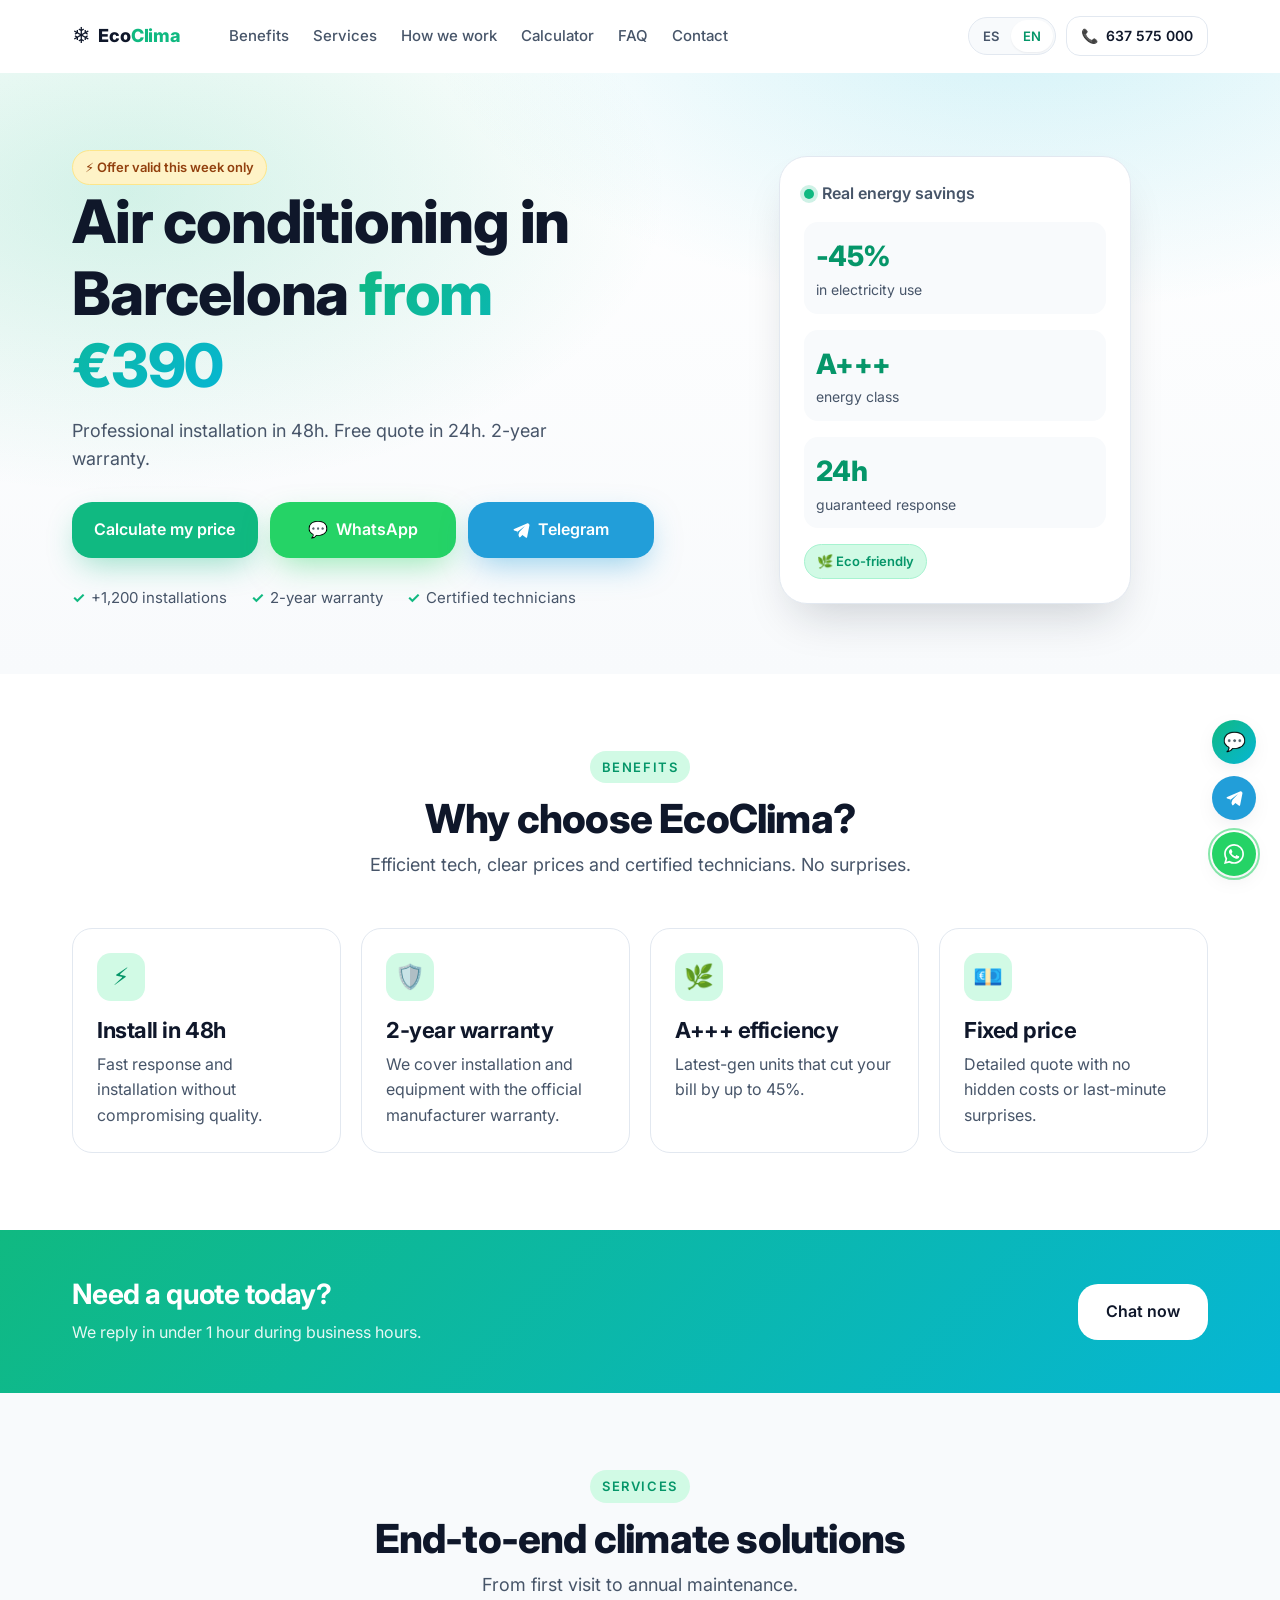
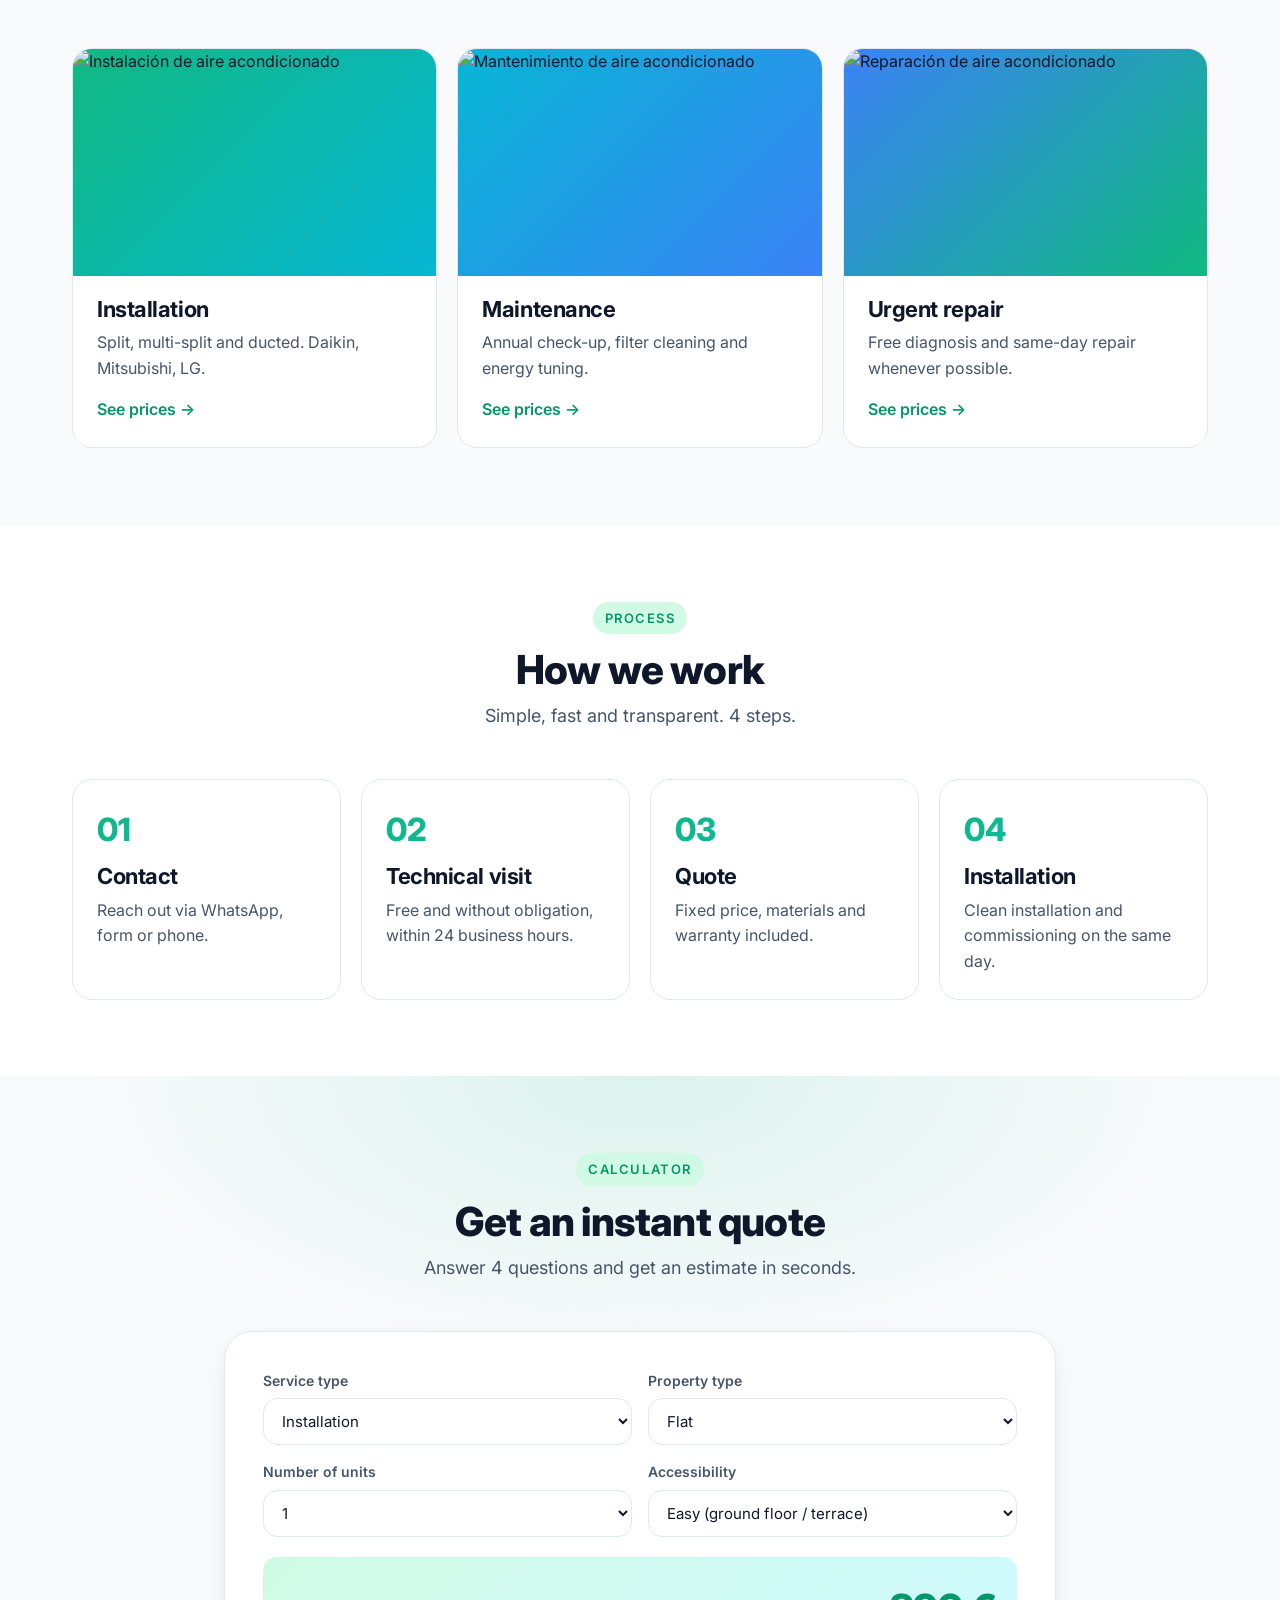
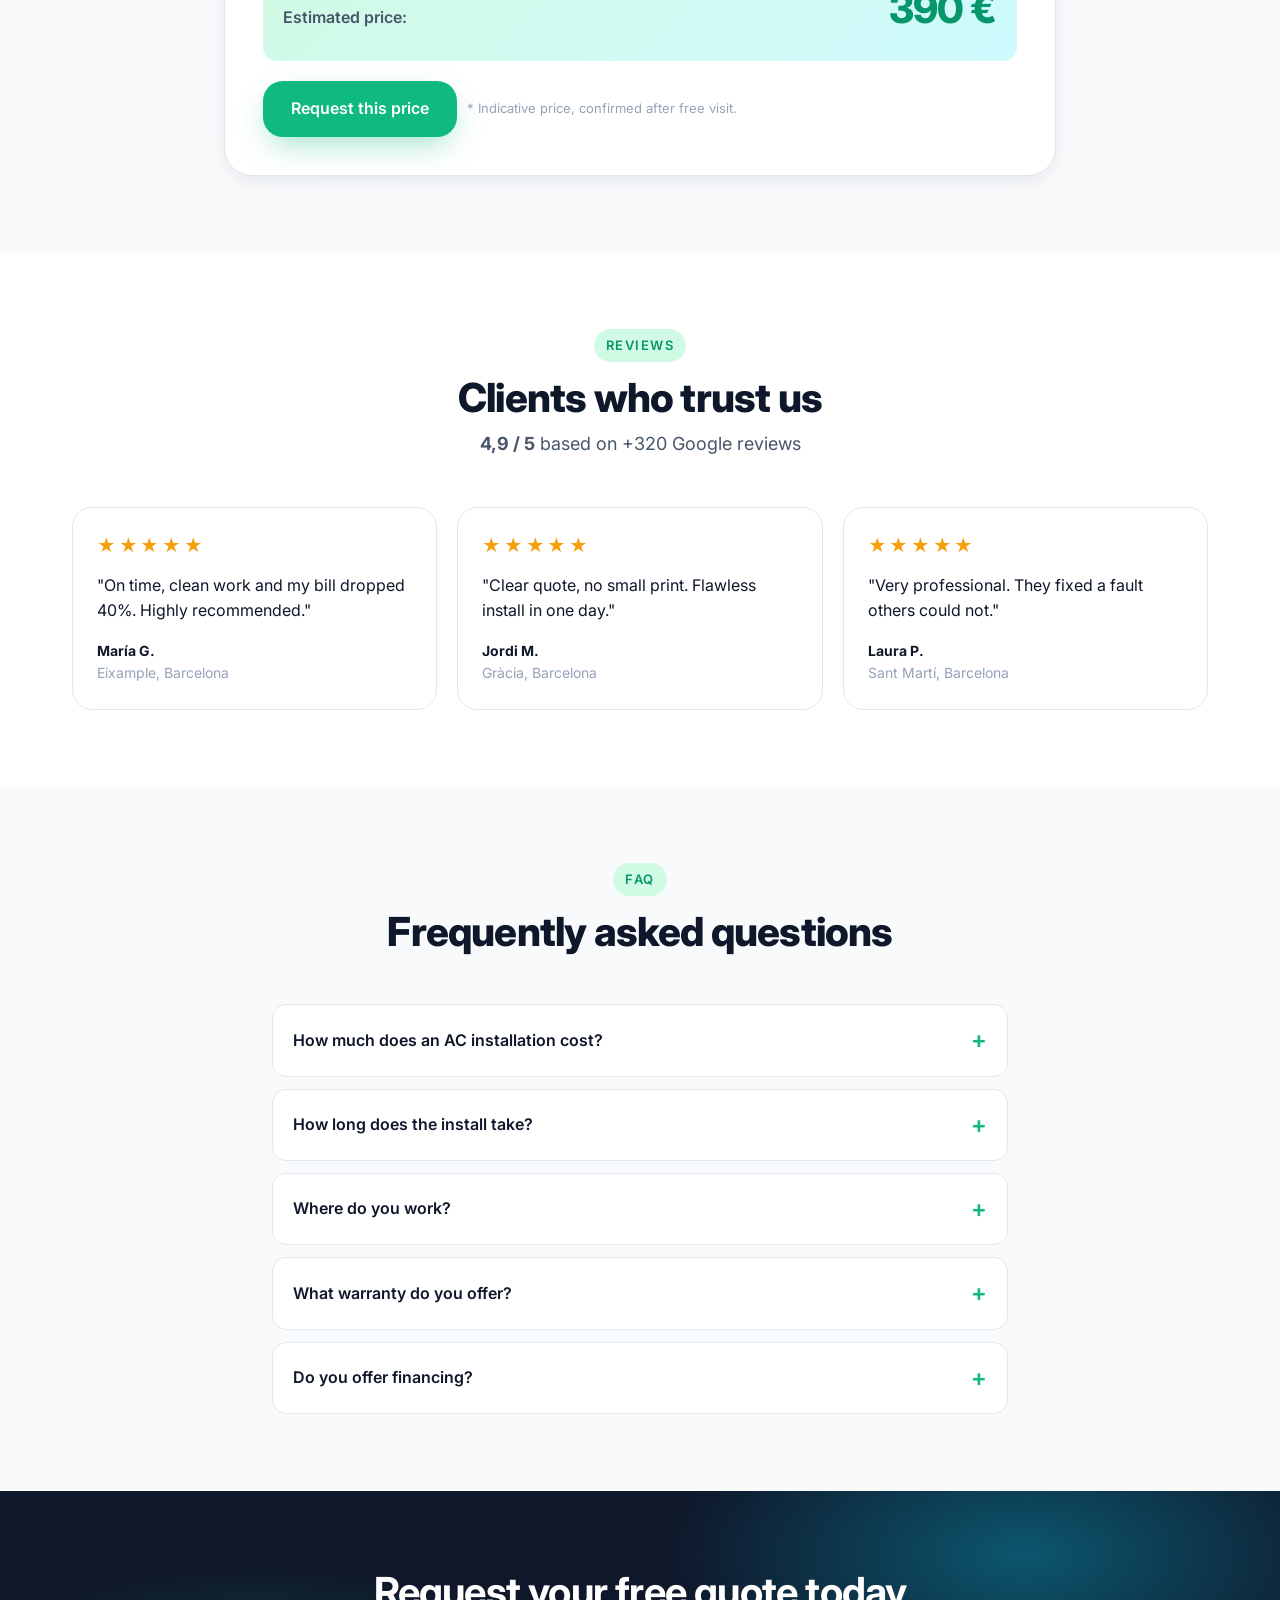
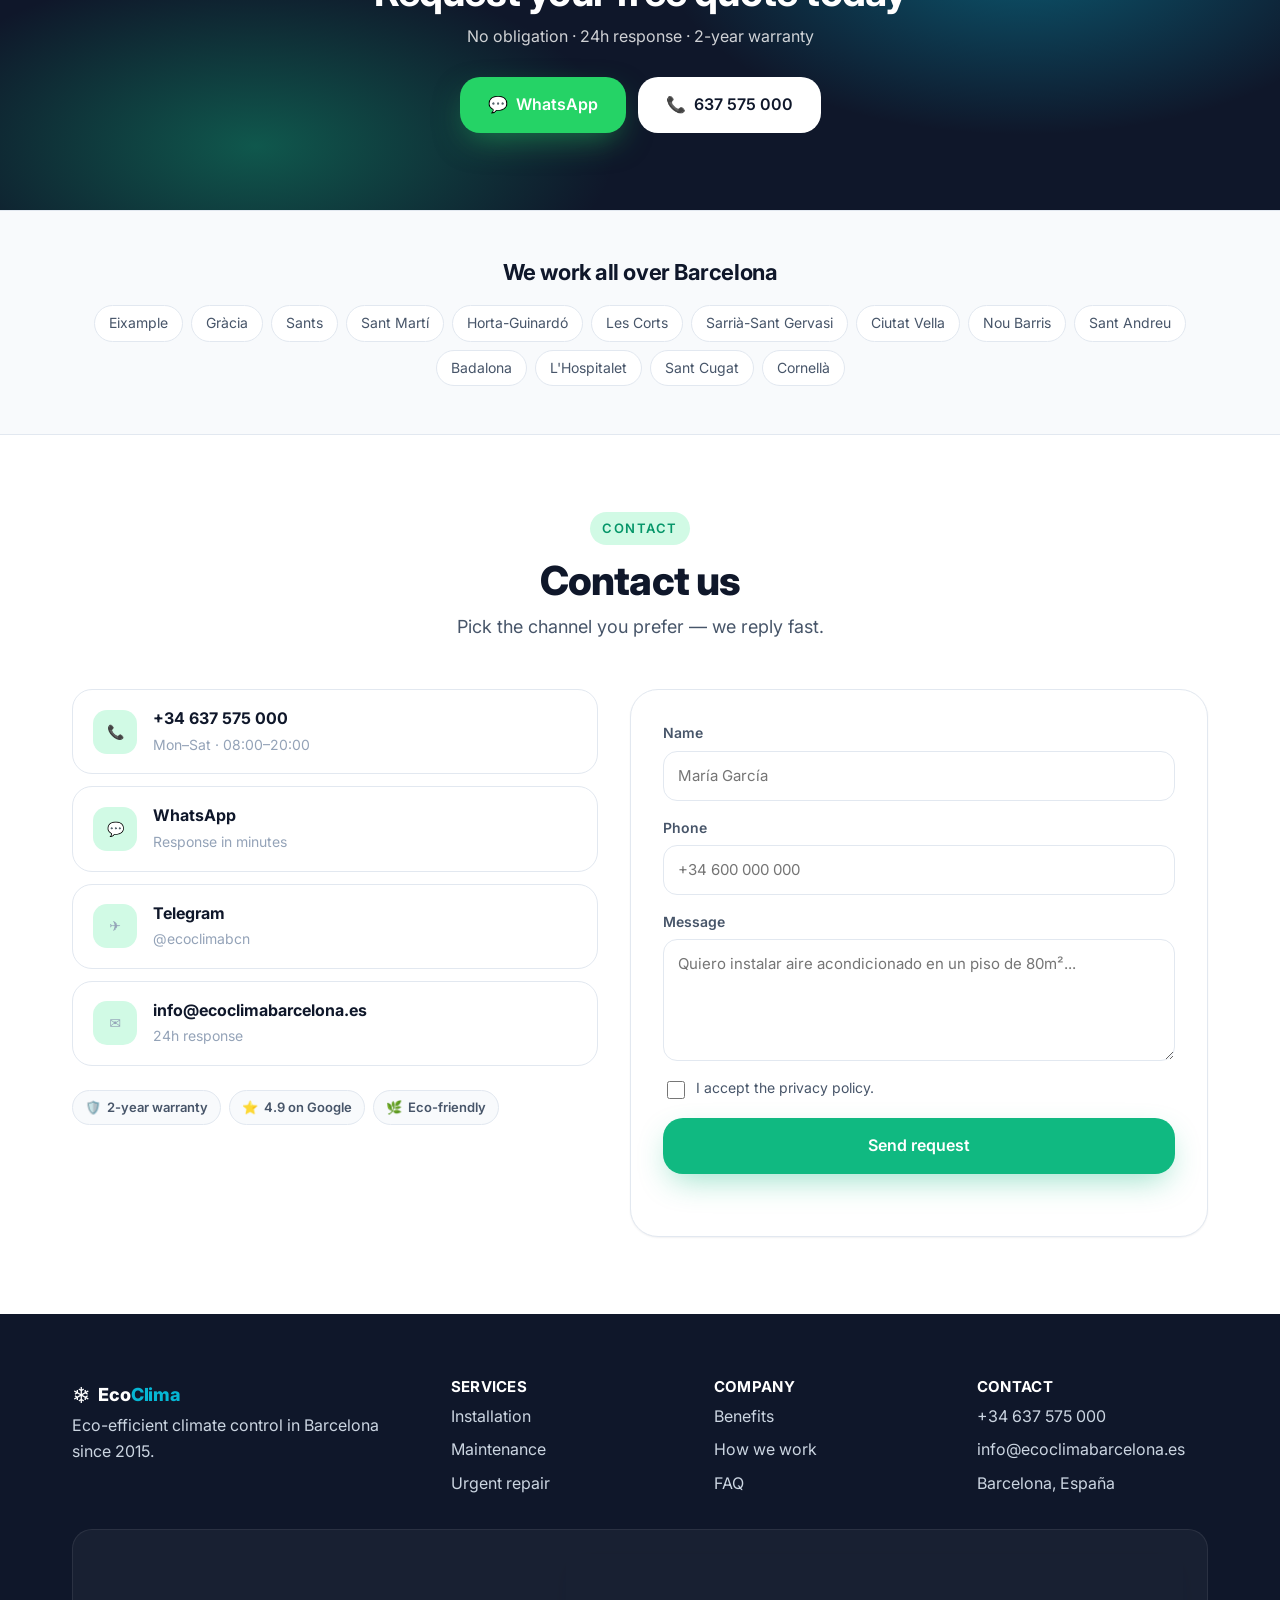
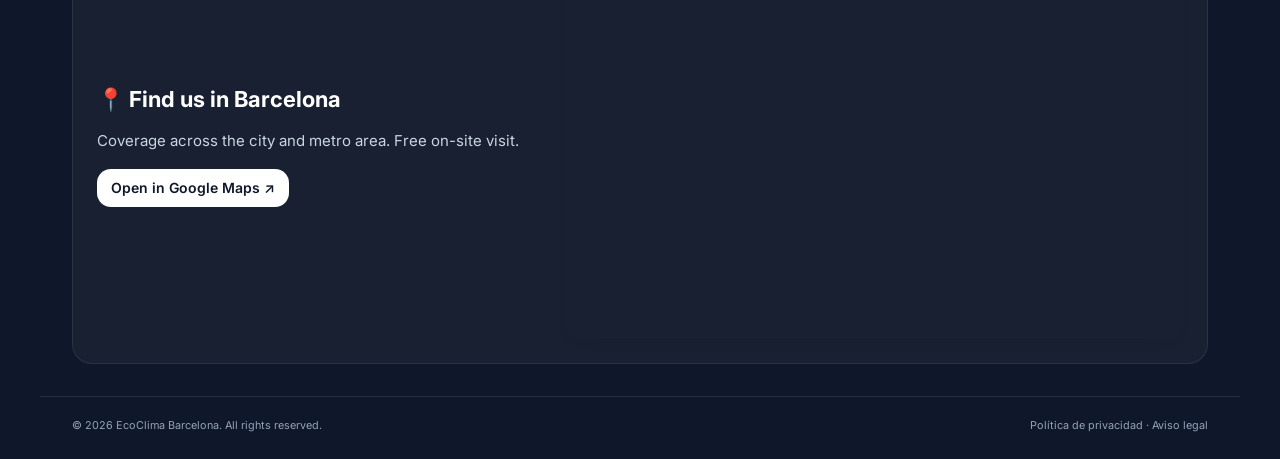
==== commit 15ae6b6d: "update site" ====
--- a/index.html
+++ b/index.html
@@ -124,6 +124,14 @@
             <a href="https://wa.me/34637575000?text=Hola,%20quiero%20presupuesto" target="_blank" rel="noopener" class="btn btn--whatsapp btn--lg js-whatsapp" data-i18n="hero.cta2">
               <span aria-hidden="true">💬</span> WhatsApp
             </a>
+            <a href="https://t.me/ecoclimabcn" target="_blank" rel="noopener" class="btn btn--telegram btn--lg js-telegram" aria-label="Telegram">
+              <span aria-hidden="true" class="btn__icon-tg">
+                <svg xmlns="http://www.w3.org/2000/svg" viewBox="0 0 24 24" width="18" height="18" focusable="false">
+                  <path fill="currentColor" d="M21.94 3.32a1.2 1.2 0 0 0-1.23-.19L2.9 10.57a1.2 1.2 0 0 0 .07 2.24l4.08 1.35 2.24 6.63a1.2 1.2 0 0 0 2.01.45l2.5-2.63 4.52 3.32a1.2 1.2 0 0 0 1.88-.72l3.08-15.69a1.2 1.2 0 0 0-.44-1.2ZM9.78 14.5l-.92 4.23-1.5-4.45 9.9-7.7-7.48 7.92Z"/>
+                </svg>
+              </span>
+              <span data-i18n="hero.cta3">Telegram</span>
+            </a>
           </div>
 
           <ul class="hero__trust">
--- a/styles.css
+++ b/styles.css
@@ -139,6 +139,11 @@
 
 .btn--whatsapp { background: var(--c-wa); box-shadow: 0 12px 32px -8px rgba(37,211,102,.5); }
 .btn--whatsapp:hover { background: var(--c-wa-dark); }
+
+.btn--telegram { background: #229ED9; color: #fff; box-shadow: 0 12px 32px -8px rgba(34,158,217,.5); }
+.btn--telegram:hover { background: #1b87b8; }
+.btn__icon-tg { display: inline-flex; align-items: center; justify-content: center; }
+.btn__icon-tg svg { display: block; }
 
 .btn--ghost    { background: transparent; color: var(--c-text); border: 1px solid var(--c-border); }
 .btn--ghost:hover { background: var(--c-bg-alt); }
@@ -279,10 +284,21 @@
   max-width: 34rem;
 }
 .hero__ctas {
-  display: flex;
-  flex-wrap: wrap;
+  /* Evenly-distributed row of CTAs.
+     auto-fit + minmax keeps all buttons the SAME width at any viewport:
+     - Narrow screens (< ~510px): 1 full-width column (stacked)
+     - Medium:                    2 equal columns
+     - Wide enough:               3 equal columns — the three CTAs share the row */
+  display: grid;
+  grid-template-columns: repeat(auto-fit, minmax(10rem, 1fr));
   gap: 0.75rem;
   margin-bottom: 1.75rem;
+  align-items: stretch;
+}
+.hero__ctas .btn {
+  width: 100%;
+  min-width: 0;         /* prevents long labels from pushing the grid */
+  padding-inline: 1rem; /* slightly tighter so "Calcular mi precio" fits without wrapping */
 }
 .hero__trust {
   display: flex;
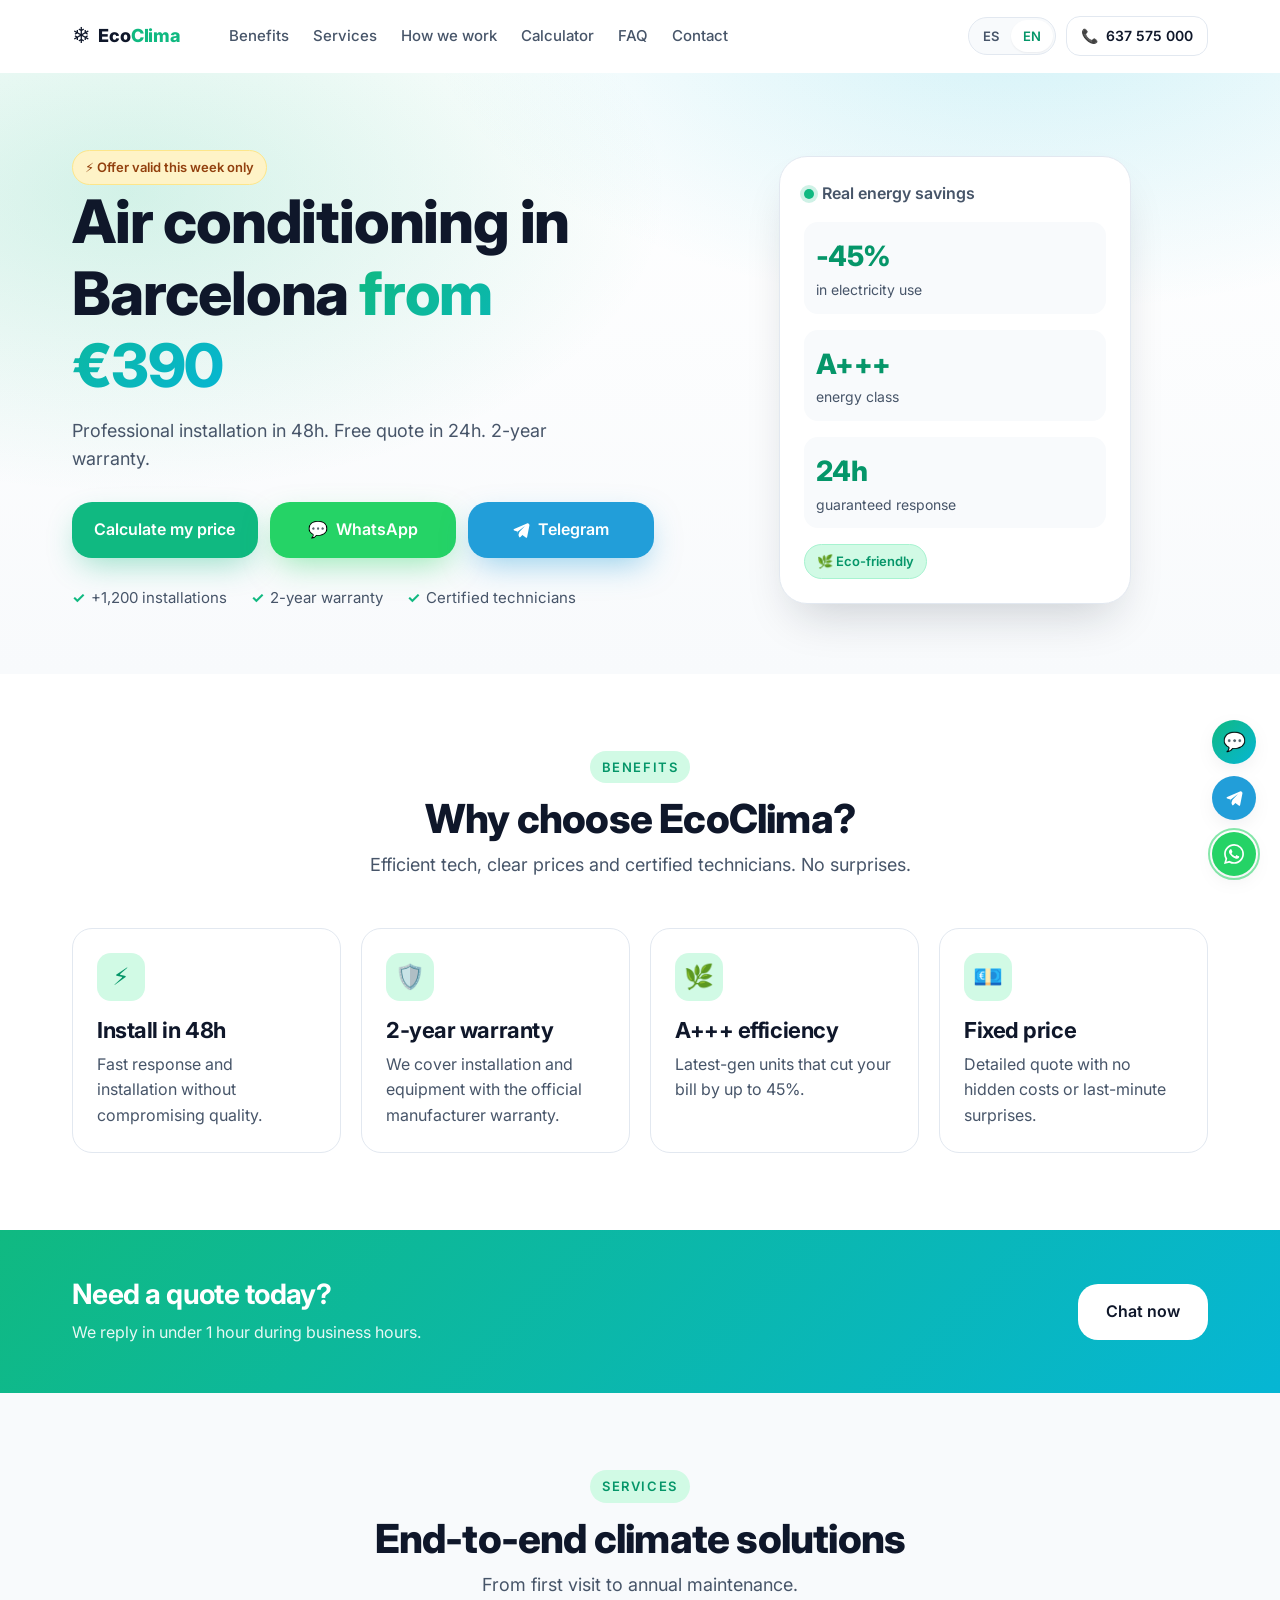
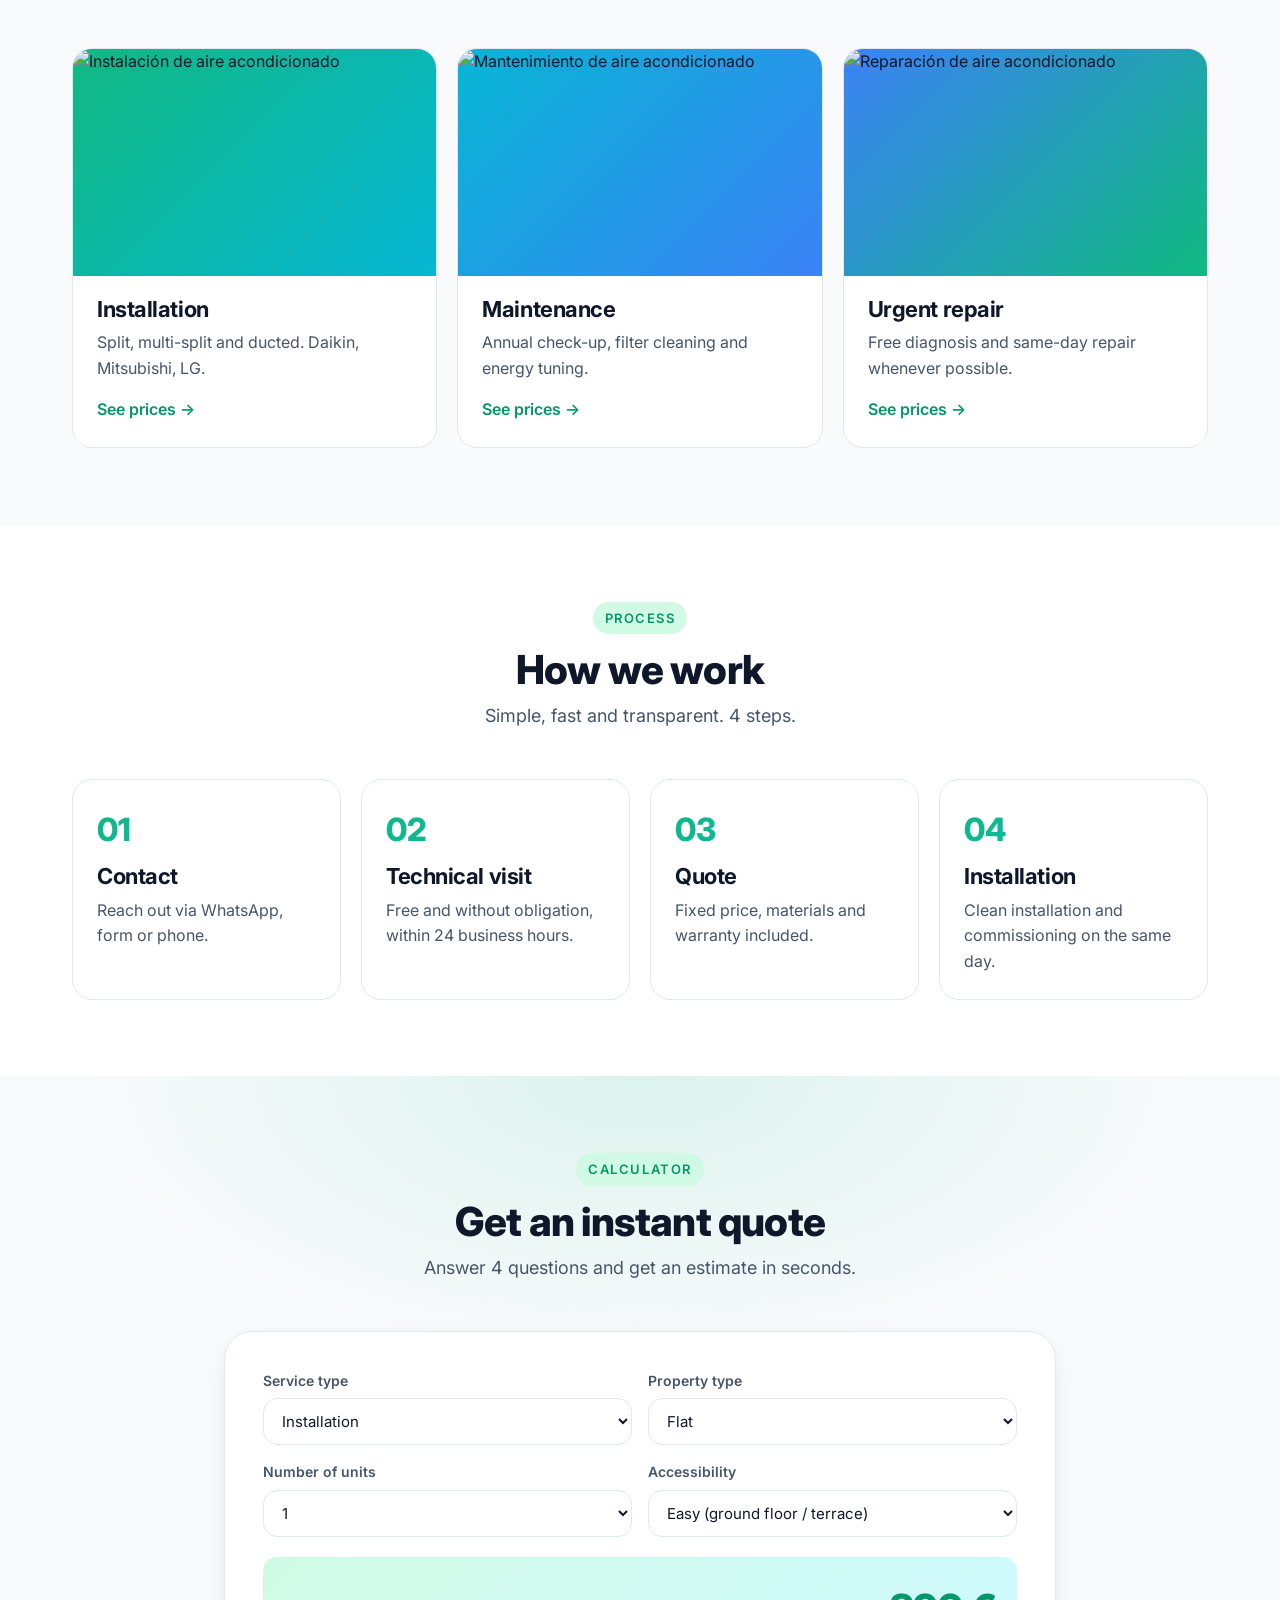
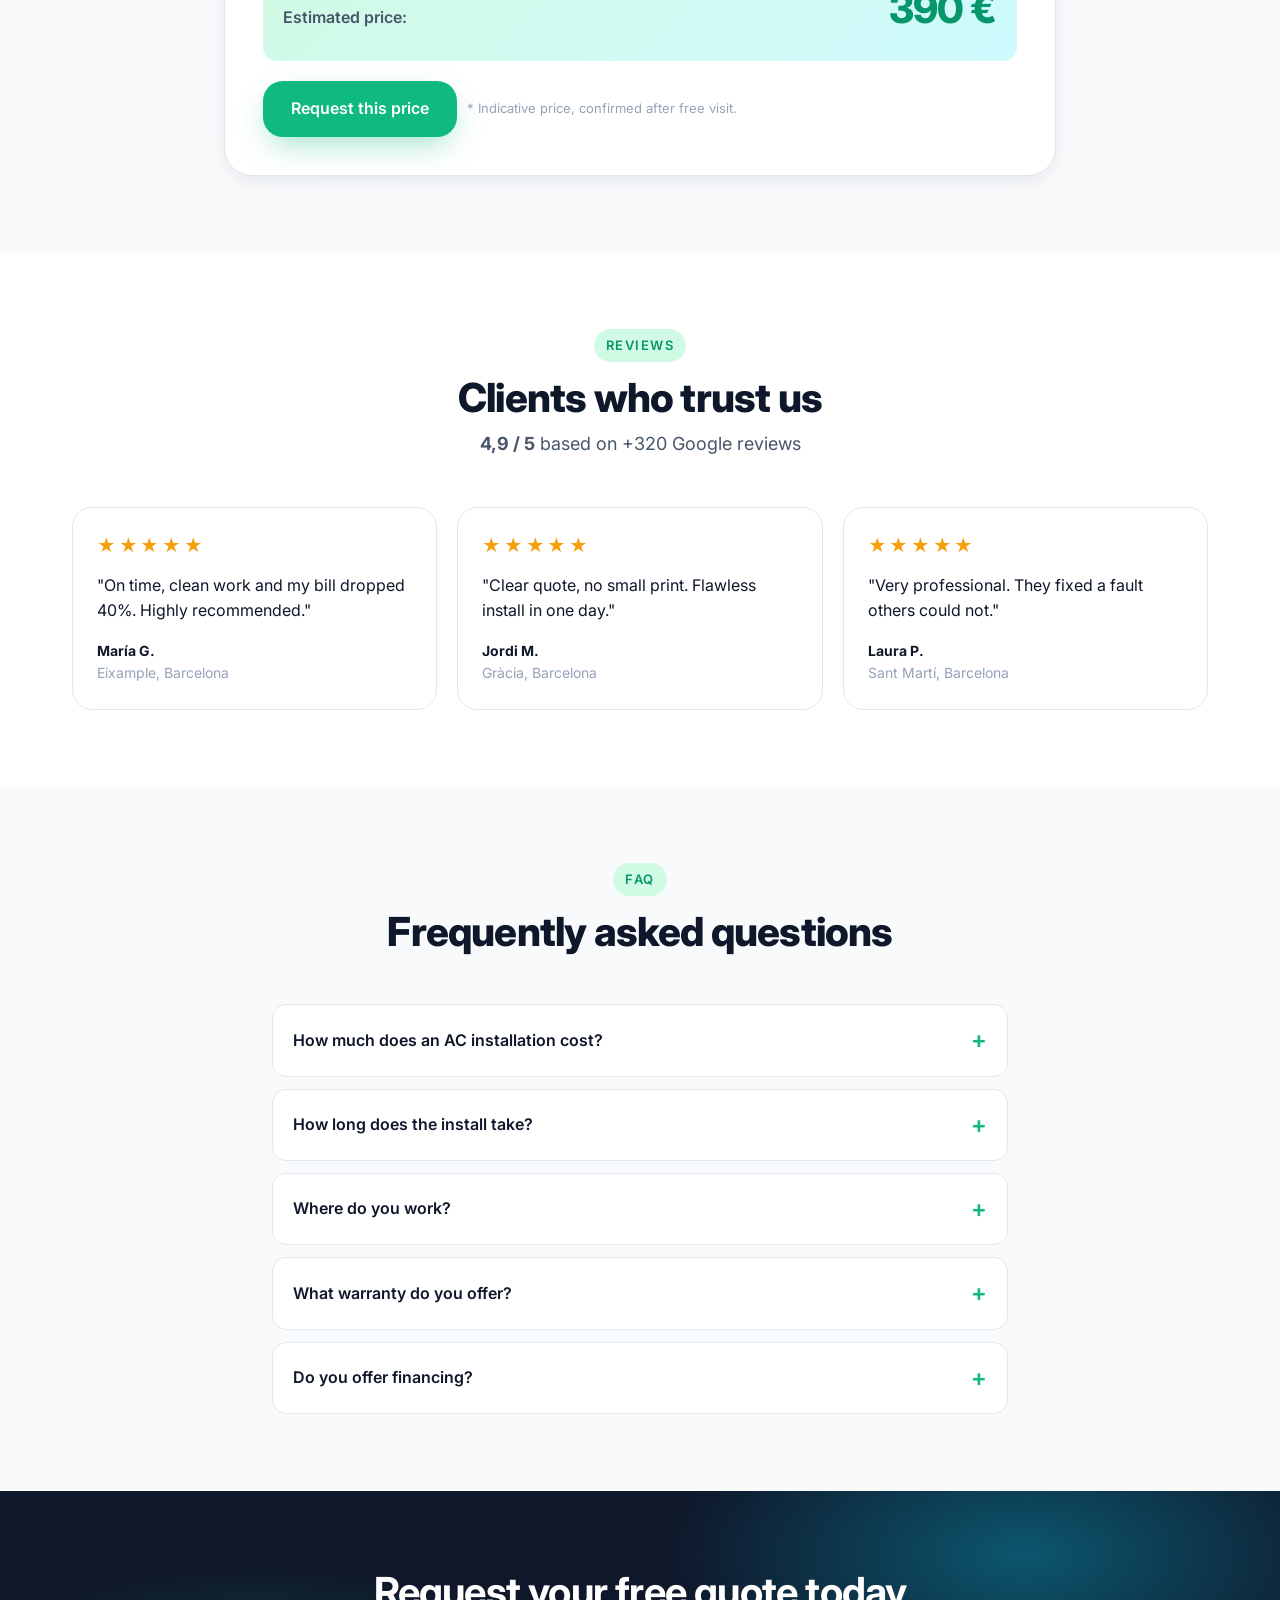
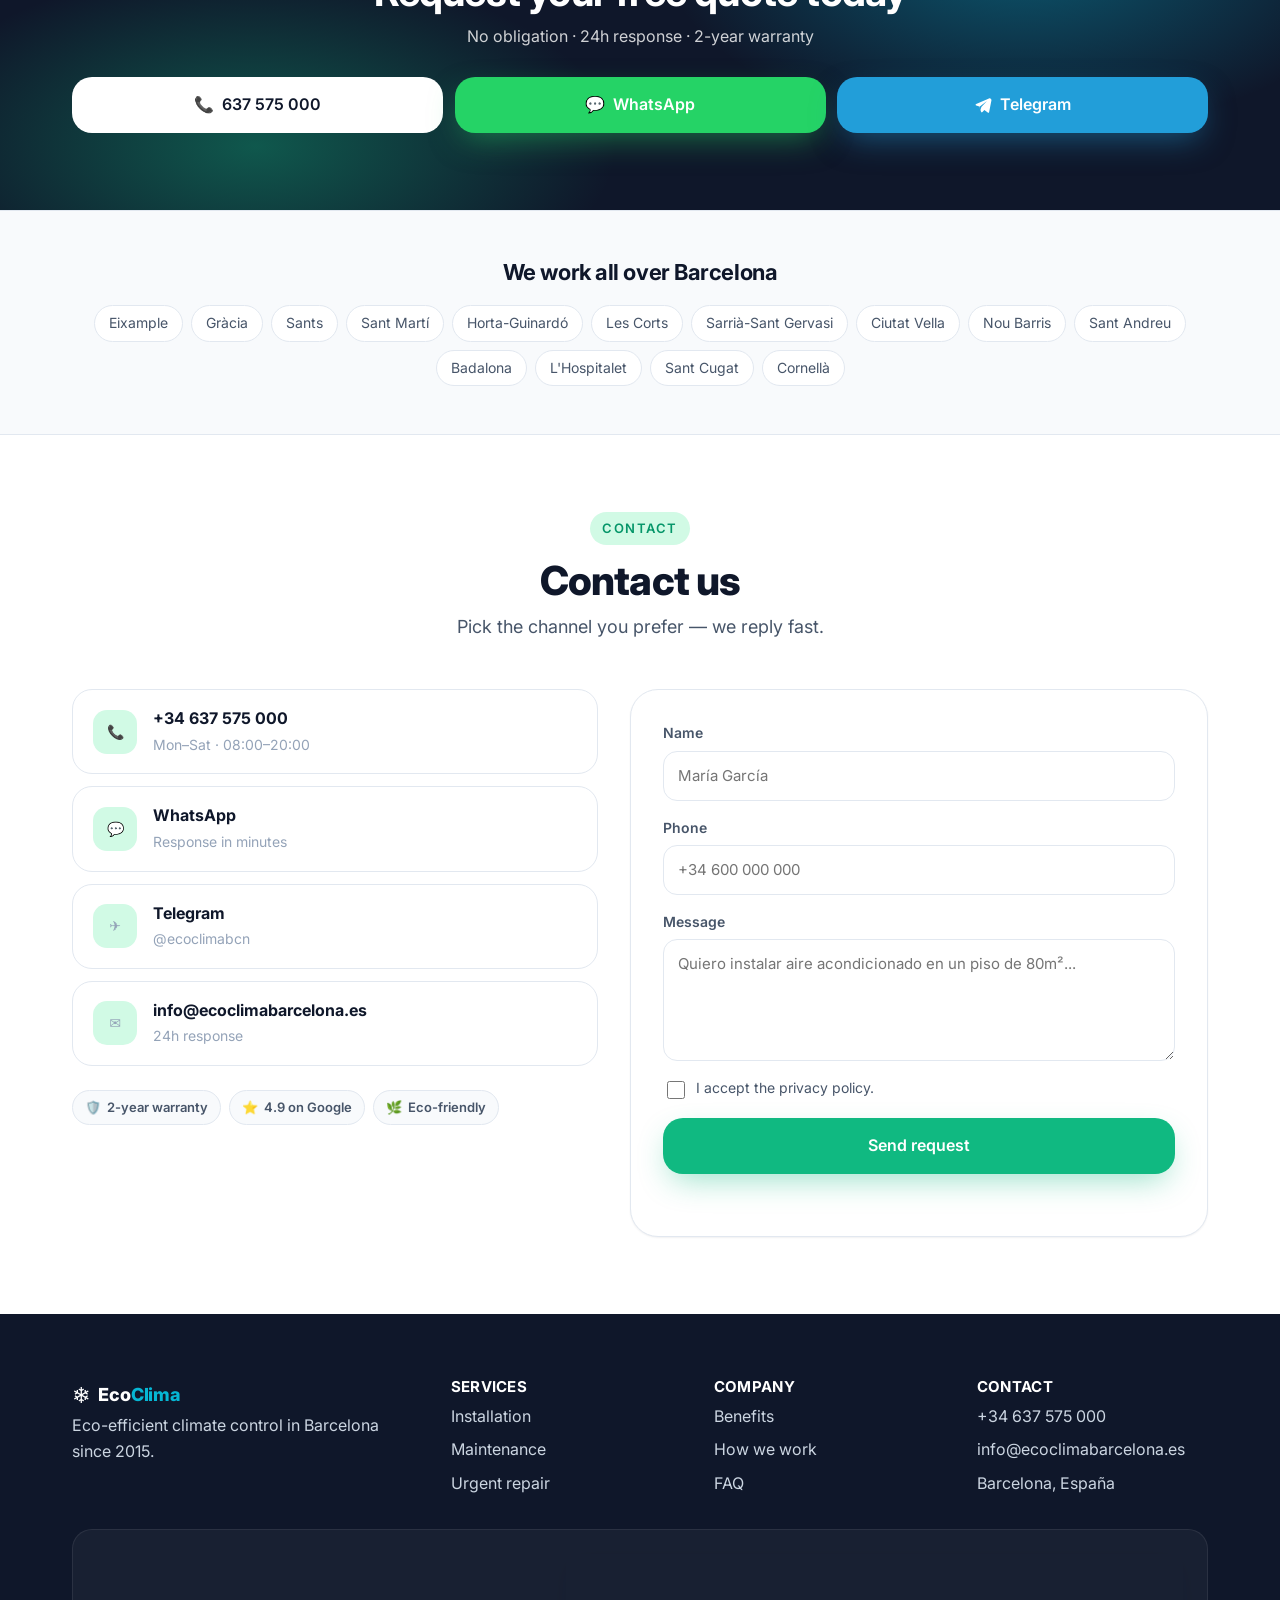
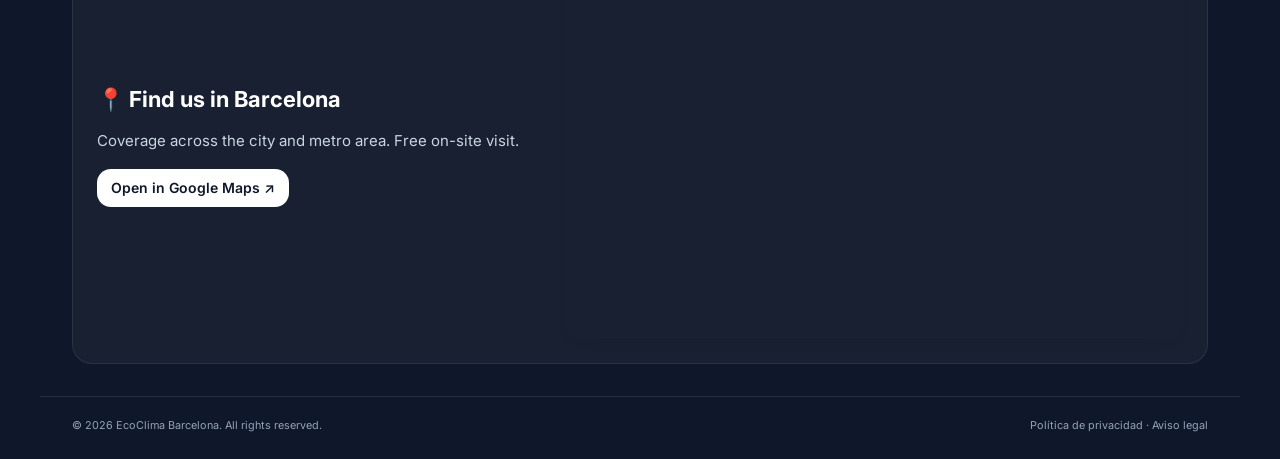
==== commit 9dd15c85: "update site" ====
--- a/index.html
+++ b/index.html
@@ -424,11 +424,19 @@
         <h2 data-i18n="ctaFinal.title">Solicita tu presupuesto gratis hoy</h2>
         <p data-i18n="ctaFinal.text">Sin compromiso · Respuesta en 24h · Garantía 2 años</p>
         <div class="cta-final__btns">
+          <a href="tel:+34637575000" class="btn btn--light btn--lg js-phone">
+            <span aria-hidden="true">📞</span> 637 575 000
+          </a>
           <a href="https://wa.me/34637575000?text=Hola,%20quiero%20presupuesto" target="_blank" rel="noopener" class="btn btn--whatsapp btn--lg js-whatsapp">
             <span aria-hidden="true">💬</span> WhatsApp
           </a>
-          <a href="tel:+34637575000" class="btn btn--light btn--lg js-phone">
-            <span aria-hidden="true">📞</span> 637 575 000
+          <a href="https://t.me/ecoclimabcn" target="_blank" rel="noopener" class="btn btn--telegram btn--lg js-telegram" aria-label="Telegram">
+            <span aria-hidden="true" class="btn__icon-tg">
+              <svg xmlns="http://www.w3.org/2000/svg" viewBox="0 0 24 24" width="18" height="18" focusable="false">
+                <path fill="currentColor" d="M21.94 3.32a1.2 1.2 0 0 0-1.23-.19L2.9 10.57a1.2 1.2 0 0 0 .07 2.24l4.08 1.35 2.24 6.63a1.2 1.2 0 0 0 2.01.45l2.5-2.63 4.52 3.32a1.2 1.2 0 0 0 1.88-.72l3.08-15.69a1.2 1.2 0 0 0-.44-1.2ZM9.78 14.5l-.92 4.23-1.5-4.45 9.9-7.7-7.48 7.92Z"/>
+              </svg>
+            </span>
+            Telegram
           </a>
         </div>
       </div>
--- a/styles.css
+++ b/styles.css
@@ -471,7 +471,20 @@
 }
 .cta-final h2 { font-size: var(--fs-h2); color: #fff; }
 .cta-final p { color: rgba(255,255,255,0.8); margin-bottom: 1.75rem; }
-.cta-final__btns { display: flex; flex-wrap: wrap; gap: 0.75rem; justify-content: center; }
+/* Evenly-distributed CTA row — same logic as .hero__ctas.
+   Narrow: stacks 1 col; medium: 2 cols; wide: 3 equal columns. */
+.cta-final__btns {
+  display: grid;
+  grid-template-columns: repeat(auto-fit, minmax(10rem, 1fr));
+  gap: 0.75rem;
+  align-items: stretch;
+  width: 100%;
+}
+.cta-final__btns .btn {
+  width: 100%;
+  min-width: 0;
+  padding-inline: 1rem;
+}
 
 /* ---------- 11. Calculator ---------- */
 .calculator {
